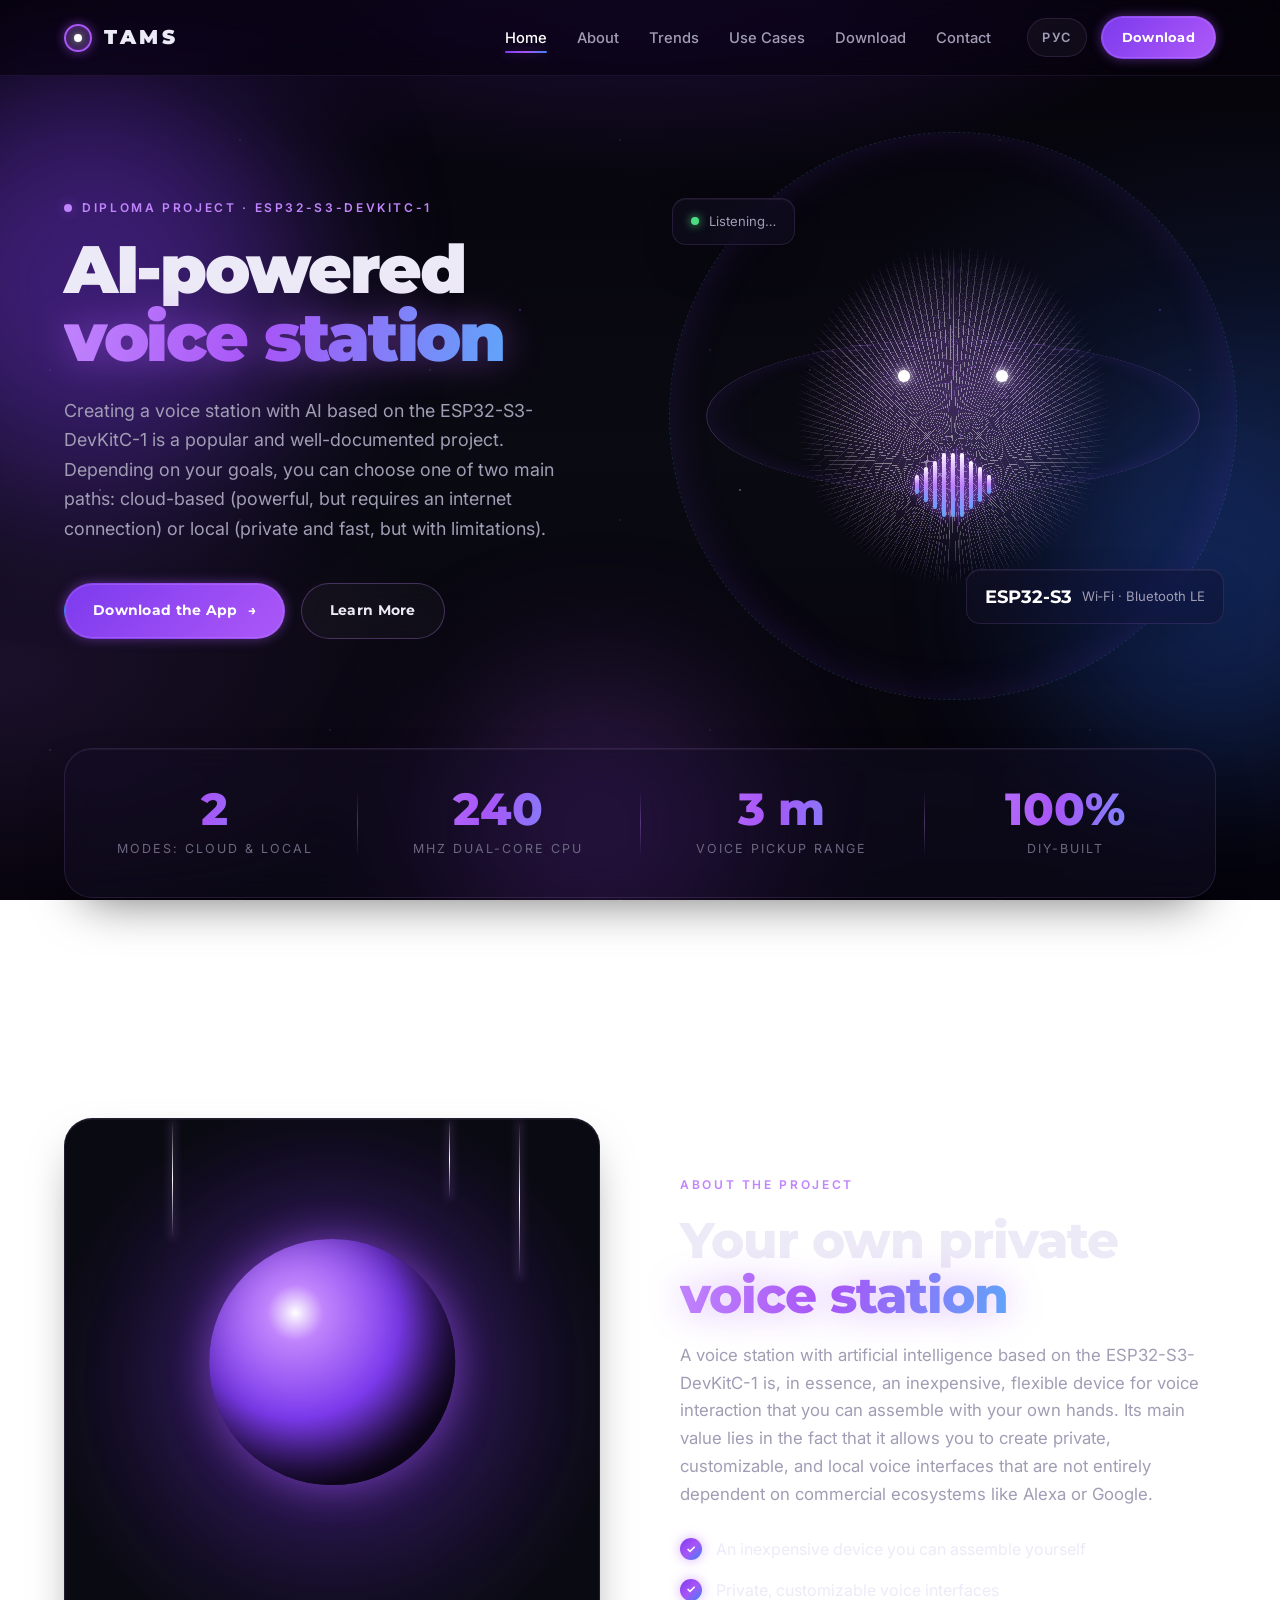
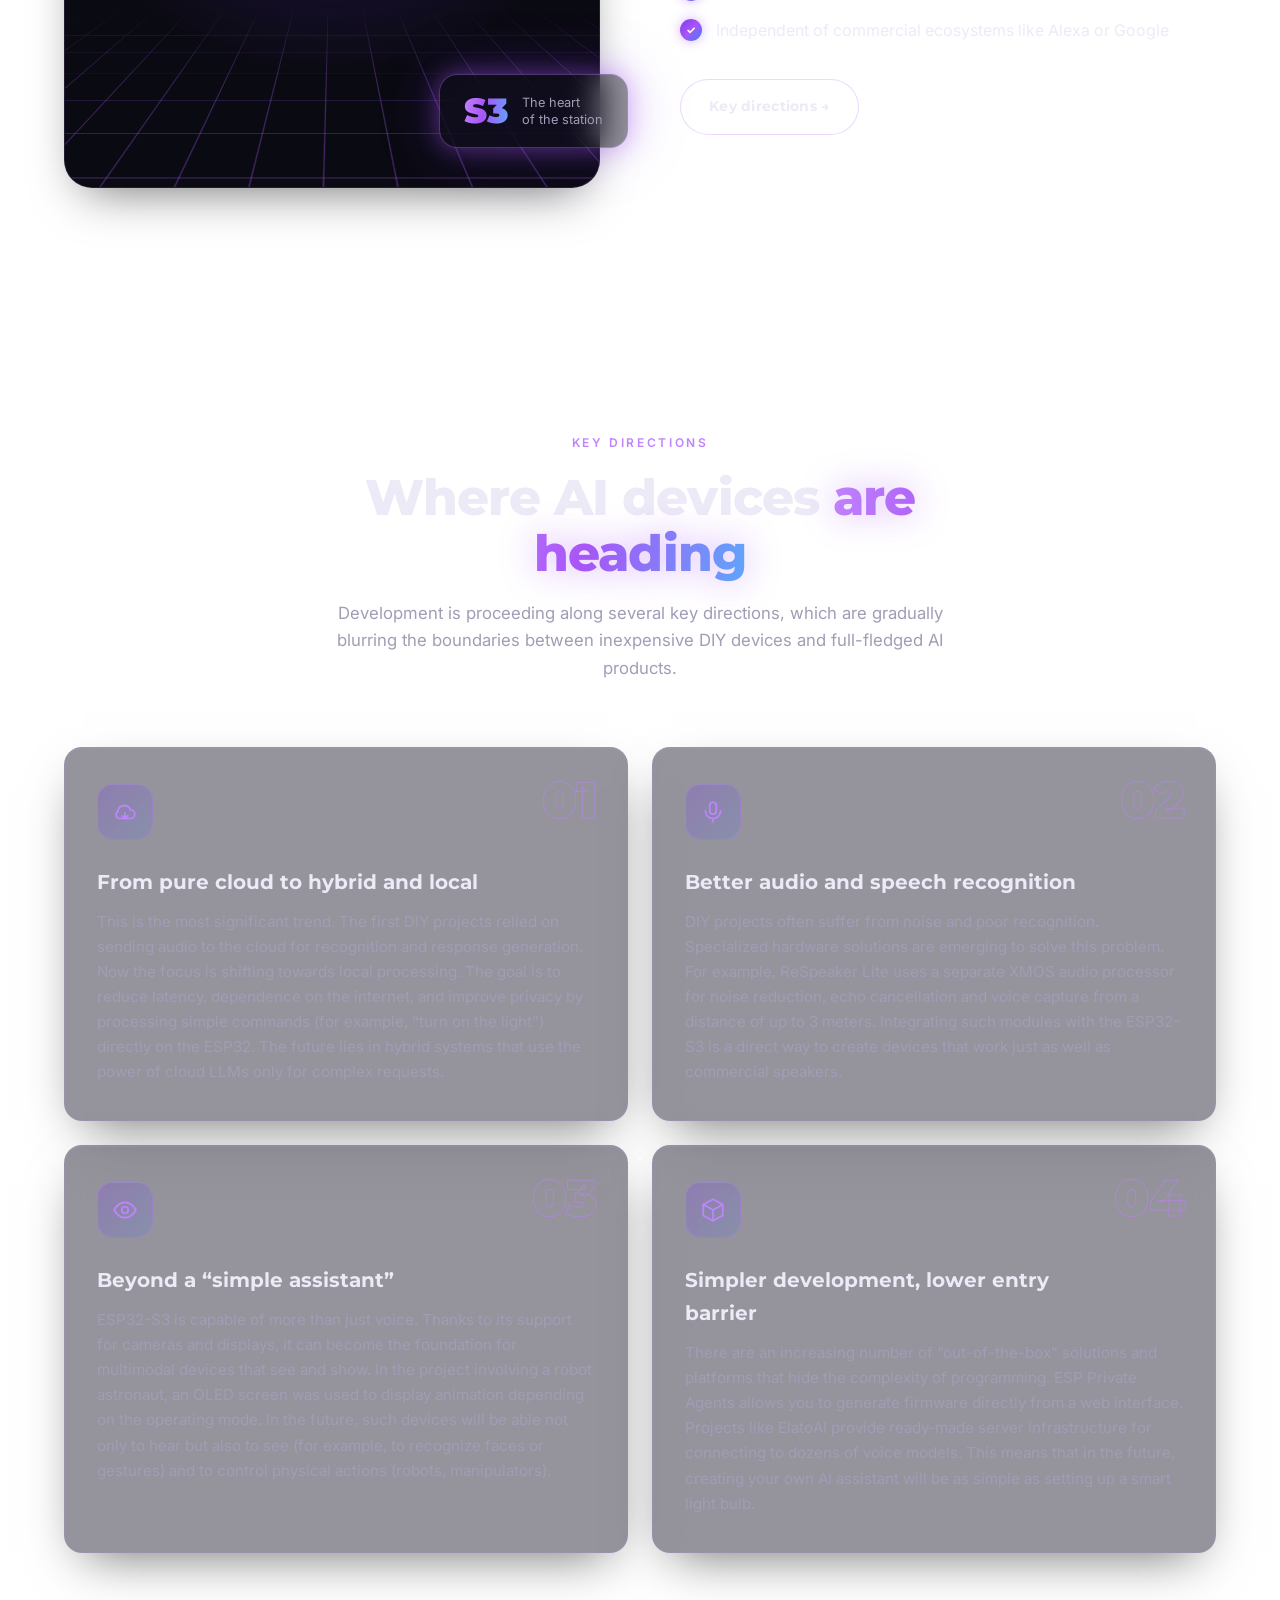
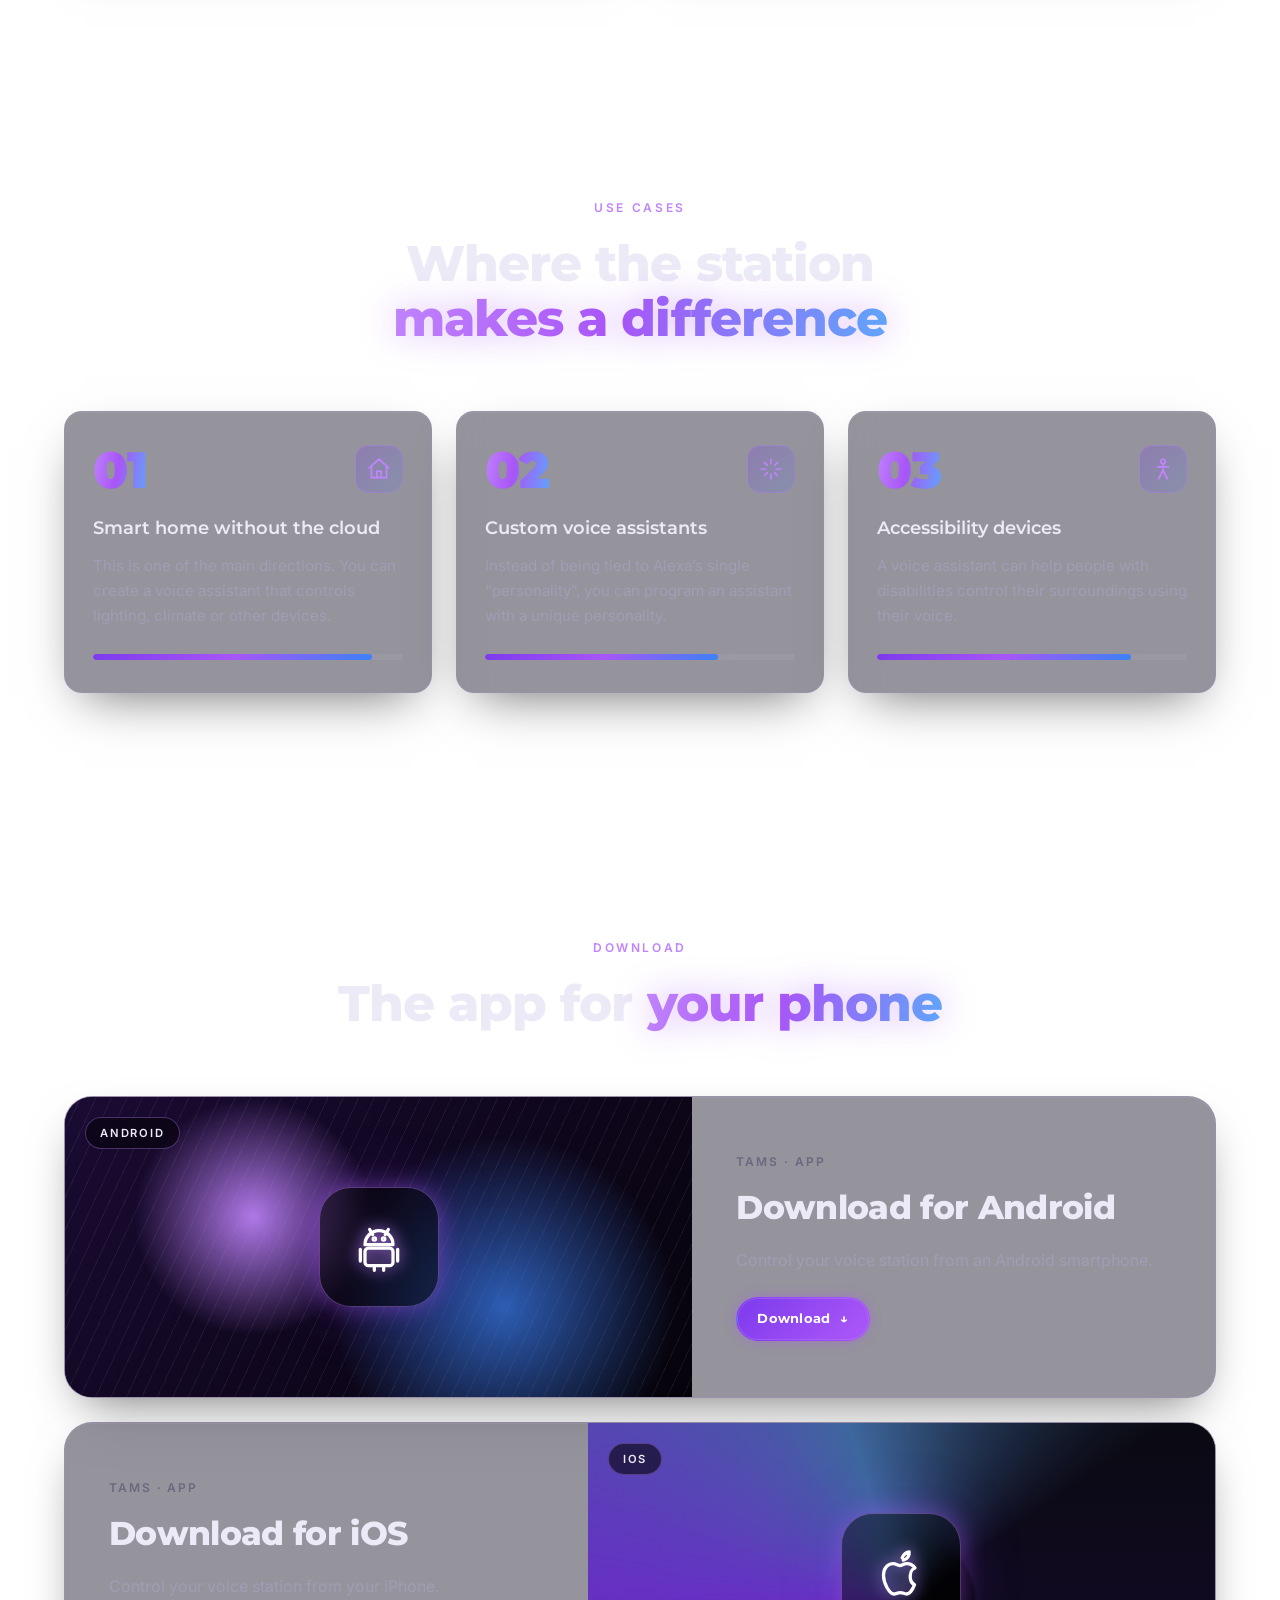
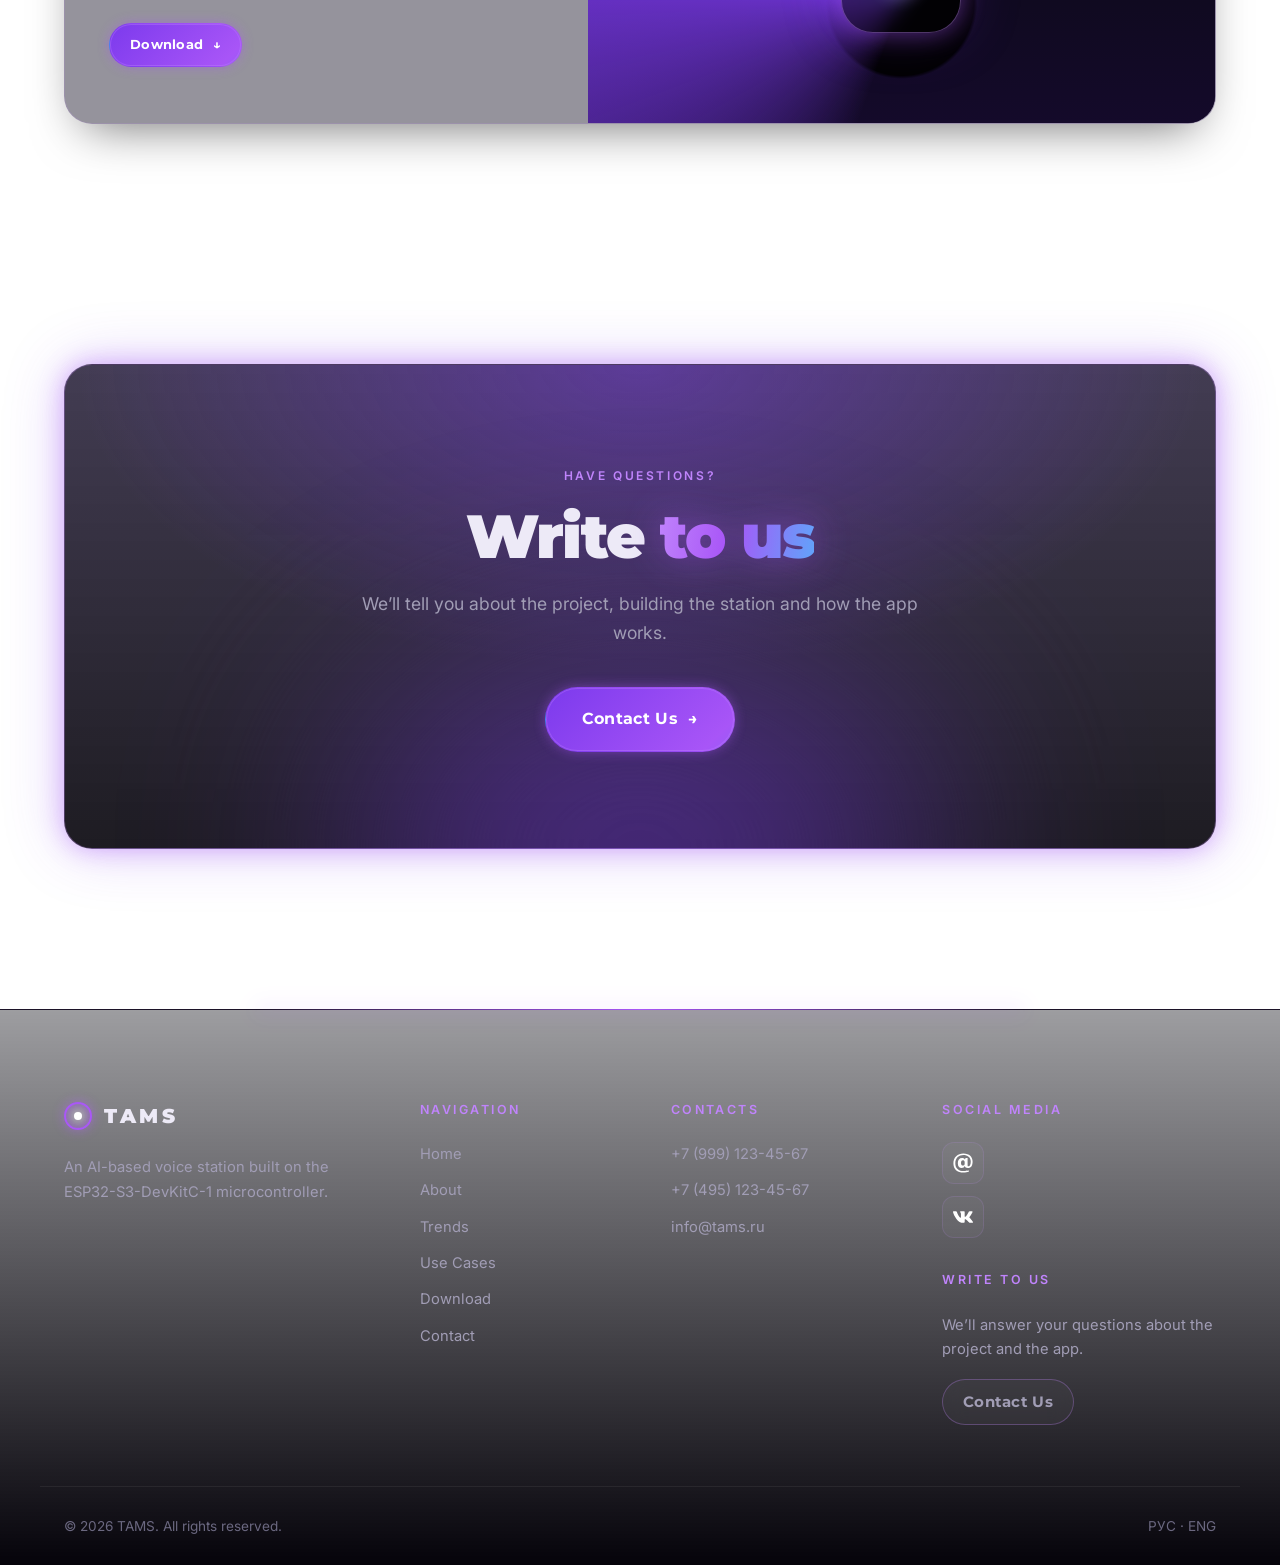
==== en.html @ 45e1cc8d "ver 08.01.26" ====
<!DOCTYPE html>
<html lang="en">
<head>
  <meta charset="UTF-8">
  <meta name="viewport" content="width=device-width, initial-scale=1.0">
  <title>TAMS — AI Voice Station based on ESP32-S3-DevKitC-1</title>
  <meta name="description" content="An AI-based voice station built on the ESP32-S3-DevKitC-1 microcontroller: cloud and local modes, trends, use cases and app download.">
  <link rel="preconnect" href="https://fonts.googleapis.com">
  <link rel="preconnect" href="https://fonts.gstatic.com" crossorigin>
  <link href="https://fonts.googleapis.com/css2?family=Inter:wght@400;500;600&family=Montserrat:wght@600;700;800;900&display=swap" rel="stylesheet">
  <link rel="stylesheet" href="style.css">
</head>
<body>

  <!-- Global cosmic layers (pure CSS) -->
  <div class="cosmos" aria-hidden="true">
    <span class="stars stars--sm"></span>
    <span class="stars stars--md"></span>
    <span class="stars stars--lg"></span>
    <span class="orb orb--1"></span>
    <span class="orb orb--2"></span>
    <span class="orb orb--3"></span>
  </div>

  <!-- ========== HEADER ========== -->
  <header class="header">
    <div class="container header__inner">
      <a href="#home" class="logo" aria-label="TAMS">
        <span class="logo__mark" aria-hidden="true"></span>
        TAMS
      </a>

      <!-- CSS-only mobile menu toggle (replaces the original JS burger) -->
      <input type="checkbox" id="nav-toggle" class="nav-toggle" aria-label="Open menu">
      <label for="nav-toggle" class="nav-burger" aria-hidden="true"><span></span></label>

      <nav class="nav" aria-label="Primary">
        <ul class="nav__list">
          <li><a href="#home" class="nav__link is-active">Home</a></li>
          <li><a href="#about" class="nav__link">About</a></li>
          <li><a href="#trends" class="nav__link">Trends</a></li>
          <li><a href="#uses" class="nav__link">Use Cases</a></li>
          <li><a href="#download" class="nav__link">Download</a></li>
          <li><a href="#contact" class="nav__link">Contact</a></li>
        </ul>
        <div class="nav__actions">
          <a href="index.html" class="lang-switch" hreflang="ru">РУС</a>
          <a href="#download" class="btn btn--primary btn--sm nav__cta">Download</a>
        </div>
      </nav>
    </div>
  </header>

  <main>
    <!-- ========== HERO ========== -->
    <section class="hero" id="home">
      <div class="container hero__grid">
        <div class="hero__content">
          <p class="label"><span class="label__dot"></span>Diploma project · ESP32-S3-DevKitC-1</p>
          <h1 class="hero__title">AI-powered <span class="text-glow">voice station</span></h1>
          <p class="hero__sub">Creating a voice station with AI based on the ESP32-S3-DevKitC-1 is a popular and well-documented project. Depending on your goals, you can choose one of two main paths: cloud-based (powerful, but requires an internet connection) or local (private and fast, but with limitations).</p>
          <div class="hero__actions">
            <a href="#download" class="btn btn--primary">Download the App <span class="btn__arrow" aria-hidden="true">→</span></a>
            <a href="#about" class="btn btn--ghost">Learn More</a>
          </div>
        </div>

        <!-- Hero visual: AI "entity" listening, with a CSS voice waveform -->
        <div class="hero__visual" aria-hidden="true">
          <div class="entity">
            <span class="entity__ring entity__ring--1"></span>
            <span class="entity__ring entity__ring--2"></span>
            <span class="entity__fibers"></span>
            <span class="entity__fibers entity__fibers--alt"></span>
            <span class="entity__eye entity__eye--l"></span>
            <span class="entity__eye entity__eye--r"></span>
            <span class="wave"><i></i><i></i><i></i><i></i><i></i><i></i><i></i><i></i><i></i></span>
          </div>
          <div class="glass chip chip--top"><span class="chip__dot"></span> Listening…</div>
          <div class="glass chip chip--bottom"><strong>ESP32-S3</strong> Wi‑Fi · Bluetooth LE</div>
        </div>
      </div>

      <div class="container">
        <ul class="stats glass">
          <li class="stats__item"><span class="stats__num">2</span><span class="stats__label">Modes: cloud & local</span></li>
          <li class="stats__item"><span class="stats__num">240</span><span class="stats__label">MHz dual-core CPU</span></li>
          <li class="stats__item"><span class="stats__num">3 m</span><span class="stats__label">Voice pickup range</span></li>
          <li class="stats__item"><span class="stats__num">100%</span><span class="stats__label">DIY-built</span></li>
        </ul>
      </div>
    </section>

    <!-- ========== ABOUT ========== -->
    <section class="section about" id="about">
      <div class="container about__grid">
        <div class="about__visual" aria-hidden="true">
          <div class="about__frame glass">
            <span class="about__grid-lines"></span>
            <span class="about__planet"></span>
            <span class="about__streak about__streak--1"></span>
            <span class="about__streak about__streak--2"></span>
            <span class="about__streak about__streak--3"></span>
          </div>
          <div class="about__badge glass">
            <span class="about__badge-num">S3</span>
            <span class="about__badge-text">The heart<br>of the station</span>
          </div>
        </div>

        <div class="about__content">
          <p class="label">About the project</p>
          <h2 class="section__title">Your own private <span class="text-glow">voice station</span></h2>
          <p class="section__text">A voice station with artificial intelligence based on the ESP32-S3-DevKitC-1 is, in essence, an inexpensive, flexible device for voice interaction that you can assemble with your own hands. Its main value lies in the fact that it allows you to create private, customizable, and local voice interfaces that are not entirely dependent on commercial ecosystems like Alexa or Google.</p>
          <ul class="checklist">
            <li>An inexpensive device you can assemble yourself</li>
            <li>Private, customizable voice interfaces</li>
            <li>Independent of commercial ecosystems like Alexa or Google</li>
          </ul>
          <a href="#trends" class="btn btn--ghost">Key directions →</a>
        </div>
      </div>
    </section>

    <!-- ========== TRENDS (services grid) ========== -->
    <section class="section services" id="trends">
      <div class="container">
        <header class="section__head">
          <p class="label">Key directions</p>
          <h2 class="section__title">Where AI devices <span class="text-glow">are heading</span></h2>
          <p class="section__text">Development is proceeding along several key directions, which are gradually blurring the boundaries between inexpensive DIY devices and full-fledged AI products.</p>
        </header>
        <div class="services__grid services__grid--2">
          <article class="card glass">
            <span class="card__num">01</span>
            <div class="card__icon"><svg viewBox="0 0 24 24"><path d="M7 18h10a4 4 0 000-8 6 6 0 00-11.6 1.5A3.5 3.5 0 007 18z"/><path d="M12 13v5M9.5 15.5L12 18l2.5-2.5"/></svg></div>
            <h3 class="card__title">From pure cloud to hybrid and local</h3>
            <p class="card__text">This is the most significant trend. The first DIY projects relied on sending audio to the cloud for recognition and response generation. Now the focus is shifting towards local processing. The goal is to reduce latency, dependence on the internet, and improve privacy by processing simple commands (for example, “turn on the light”) directly on the ESP32. The future lies in hybrid systems that use the power of cloud LLMs only for complex requests.</p>
          </article>
          <article class="card glass">
            <span class="card__num">02</span>
            <div class="card__icon"><svg viewBox="0 0 24 24"><rect x="9" y="3" width="6" height="11" rx="3"/><path d="M5 11a7 7 0 0014 0M12 18v3"/></svg></div>
            <h3 class="card__title">Better audio and speech recognition</h3>
            <p class="card__text">DIY projects often suffer from noise and poor recognition. Specialized hardware solutions are emerging to solve this problem. For example, ReSpeaker Lite uses a separate XMOS audio processor for noise reduction, echo cancellation and voice capture from a distance of up to 3 meters. Integrating such modules with the ESP32-S3 is a direct way to create devices that work just as well as commercial speakers.</p>
          </article>
          <article class="card glass">
            <span class="card__num">03</span>
            <div class="card__icon"><svg viewBox="0 0 24 24"><path d="M2 12s3.5-7 10-7 10 7 10 7-3.5 7-10 7S2 12 2 12z"/><circle cx="12" cy="12" r="3"/></svg></div>
            <h3 class="card__title">Beyond a “simple assistant”</h3>
            <p class="card__text">ESP32-S3 is capable of more than just voice. Thanks to its support for cameras and displays, it can become the foundation for multimodal devices that see and show. In the project involving a robot astronaut, an OLED screen was used to display animation depending on the operating mode. In the future, such devices will be able not only to hear but also to see (for example, to recognize faces or gestures) and to control physical actions (robots, manipulators).</p>
          </article>
          <article class="card glass">
            <span class="card__num">04</span>
            <div class="card__icon"><svg viewBox="0 0 24 24"><path d="M12 2l9 5v10l-9 5-9-5V7z"/><path d="M12 22V12M21 7l-9 5-9-5"/></svg></div>
            <h3 class="card__title">Simpler development, lower entry barrier</h3>
            <p class="card__text">There are an increasing number of “out-of-the-box” solutions and platforms that hide the complexity of programming. ESP Private Agents allows you to generate firmware directly from a web interface. Projects like ElatoAI provide ready-made server infrastructure for connecting to dozens of voice models. This means that in the future, creating your own AI assistant will be as simple as setting up a smart light bulb.</p>
          </article>
        </div>
      </div>
    </section>

    <!-- ========== USE CASES (results cards) ========== -->
    <section class="section results" id="uses">
      <div class="container">
        <header class="section__head">
          <p class="label">Use cases</p>
          <h2 class="section__title">Where the station <span class="text-glow">makes a difference</span></h2>
        </header>
        <div class="results__grid results__grid--3">
          <article class="metric glass">
            <div class="metric__top"><span class="metric__num">01</span><div class="card__icon card__icon--sm"><svg viewBox="0 0 24 24"><path d="M3 11l9-8 9 8"/><path d="M5 10v10h14V10"/><path d="M10 20v-6h4v6"/></svg></div></div>
            <h3 class="metric__title">Smart home without the cloud</h3>
            <p class="metric__text">This is one of the main directions. You can create a voice assistant that controls lighting, climate or other devices.</p>
            <div class="progress"><span style="--p: 90%"></span></div>
          </article>
          <article class="metric glass">
            <div class="metric__top"><span class="metric__num">02</span><div class="card__icon card__icon--sm"><svg viewBox="0 0 24 24"><path d="M12 3v4M12 17v4M3 12h4M17 12h4M6 6l2.5 2.5M15.5 15.5L18 18M6 18l2.5-2.5M15.5 8.5L18 6"/></svg></div></div>
            <h3 class="metric__title">Custom voice assistants</h3>
            <p class="metric__text">Instead of being tied to Alexa’s single “personality”, you can program an assistant with a unique personality.</p>
            <div class="progress"><span style="--p: 75%"></span></div>
          </article>
          <article class="metric glass">
            <div class="metric__top"><span class="metric__num">03</span><div class="card__icon card__icon--sm"><svg viewBox="0 0 24 24"><circle cx="12" cy="5" r="2"/><path d="M12 7v6M8 21l4-8 4 8M7 10h10"/></svg></div></div>
            <h3 class="metric__title">Accessibility devices</h3>
            <p class="metric__text">A voice assistant can help people with disabilities control their surroundings using their voice.</p>
            <div class="progress"><span style="--p: 82%"></span></div>
          </article>
        </div>
      </div>
    </section>

    <!-- ========== DOWNLOAD (featured works cards) ========== -->
    <section class="section works" id="download">
      <div class="container">
        <header class="section__head">
          <p class="label">Download</p>
          <h2 class="section__title">The app for <span class="text-glow">your phone</span></h2>
        </header>
        <div class="works__list">
          <article class="work glass">
            <div class="work__media work__media--1" aria-hidden="true">
              <span class="work__tag">Android</span>
              <span class="work__icon"><svg viewBox="0 0 24 24"><path d="M6 11a6 6 0 0112 0z"/><path d="M8 4.5l1.3 2.2M16 4.5l-1.3 2.2"/><circle cx="10" cy="8.6" r=".5"/><circle cx="14" cy="8.6" r=".5"/><rect x="6" y="12.5" width="12" height="7.5" rx="1.5"/><path d="M4 13v5M20 13v5M10 20v2M14 20v2"/></svg></span>
            </div>
            <div class="work__body">
              <p class="label label--muted">TAMS · App</p>
              <h3 class="work__title">Download for Android</h3>
              <p class="work__text">Control your voice station from an Android smartphone.</p>
              <a href="#download" class="btn btn--primary btn--sm work__btn">Download <span class="btn__arrow" aria-hidden="true">↓</span></a>
            </div>
          </article>
          <article class="work glass">
            <div class="work__media work__media--2" aria-hidden="true">
              <span class="work__tag">iOS</span>
              <span class="work__icon"><svg viewBox="0 0 24 24"><path d="M16 13c0-2.5 2-3.2 2-3.2A4.4 4.4 0 0014.5 8c-1.5 0-2 .8-2.9.8S9.9 8 8.6 8C6.5 8 4.5 9.8 4.5 13c0 3.5 2.6 8 4.5 8 1 0 1.4-.6 2.7-.6s1.6.6 2.7.6c1.4 0 2.8-2.4 3.4-4-2.3-1-1.8-4-1.8-4z"/><path d="M12.5 5.5C13 4 14.4 3 15.5 3c.2 1.5-.8 3.2-2.5 3.5"/></svg></span>
            </div>
            <div class="work__body">
              <p class="label label--muted">TAMS · App</p>
              <h3 class="work__title">Download for iOS</h3>
              <p class="work__text">Control your voice station from your iPhone.</p>
              <a href="#download" class="btn btn--primary btn--sm work__btn">Download <span class="btn__arrow" aria-hidden="true">↓</span></a>
            </div>
          </article>
        </div>
      </div>
    </section>

    <!-- ========== CTA BANNER ========== -->
    <section class="section cta">
      <div class="container">
        <div class="cta__box">
          <span class="cta__glow" aria-hidden="true"></span>
          <p class="label">Have questions?</p>
          <h2 class="cta__title">Write <span class="text-glow">to us</span></h2>
          <p class="cta__text">We’ll tell you about the project, building the station and how the app works.</p>
          <a href="mailto:info@tams.ru?subject=Website request" class="btn btn--primary btn--lg">Contact Us <span class="btn__arrow" aria-hidden="true">→</span></a>
        </div>
      </div>
    </section>
  </main>

  <!-- ========== FOOTER ========== -->
  <footer class="footer" id="contact">
    <div class="container footer__grid footer__grid--4">
      <div class="footer__brand">
        <a href="#home" class="logo"><span class="logo__mark" aria-hidden="true"></span>TAMS</a>
        <p class="footer__text">An AI-based voice station built on the ESP32-S3-DevKitC-1 microcontroller.</p>
      </div>

      <nav class="footer__col" aria-label="Navigation">
        <h4 class="footer__title">Navigation</h4>
        <ul>
          <li><a href="#home">Home</a></li>
          <li><a href="#about">About</a></li>
          <li><a href="#trends">Trends</a></li>
          <li><a href="#uses">Use Cases</a></li>
          <li><a href="#download">Download</a></li>
          <li><a href="#contact">Contact</a></li>
        </ul>
      </nav>

      <address class="footer__col">
        <h4 class="footer__title">Contacts</h4>
        <ul>
          <li><a href="tel:+79991234567">+7 (999) 123-45-67</a></li>
          <li><a href="tel:+74951234567">+7 (495) 123-45-67</a></li>
          <li><a href="mailto:info@tams.ru">info@tams.ru</a></li>
        </ul>
      </address>

      <div class="footer__col footer__news">
        <h4 class="footer__title">Social media</h4>
        <ul class="socials" aria-label="Social media">
          <li><a href="https://mail.google.com/" target="_blank" rel="noopener" aria-label="Email"><img src="assets/img/email.svg" alt=""></a></li>
          <li><a href="https://vk.com" target="_blank" rel="noopener" aria-label="VK"><img src="assets/img/vk.svg" alt=""></a></li>
        </ul>
        <h4 class="footer__title footer__title--gap">Write to us</h4>
        <p class="footer__text">We’ll answer your questions about the project and the app.</p>
        <a href="mailto:info@tams.ru?subject=Website request" class="btn btn--ghost btn--sm">Contact Us</a>
      </div>
    </div>

    <div class="container footer__bottom">
      <p>© 2026 TAMS. All rights reserved.</p>
      <p><a href="index.html" hreflang="ru">РУС</a> · <a href="en.html" hreflang="en">ENG</a></p>
    </div>
  </footer>

<script data-pplx-inline-edit>
(function () {
  if (window === window.top) return;

  const allowedParentOrigins = ["https://www.perplexity.ai","https://perplexity.ai","https://testing.perplexity.ai","https://staging.perplexity.ai","https://*.preview.i.perplexity.ai","http://perplexity.localhost","http://localhost:1420","http://127.0.0.1:1420","http://localhost:3000","http://127.0.0.1:3000","http://localhost:5173","http://127.0.0.1:5173"];
  const MAX_FONT_BYTES = 500 * 1024;
  const MAX_TOTAL_FONT_BYTES = 2 * 1024 * 1024;
  const DEFAULT_LINE_HEIGHT = 16;
  let scrollForwarding = false;
  let scrollRaf = 0;
  let trustedTopOrigin = null;

  // Allow entries like "https://*.preview.i.perplexity.ai" — the wildcard
  // matches a single DNS label (no dots), so "https://*.foo" cannot stretch
  // across multiple labels.
  function matchesAllowedOrigin(origin) {
    if (!origin) return false;
    for (const entry of allowedParentOrigins) {
      if (!entry.includes("*")) {
        if (entry === origin) return true;
        continue;
      }
      const pattern = new RegExp(
        "^" +
          entry.replace(/[.+?^${}()|[\]\\]/g, "\\$&").replace(/\*/g, "[^.]+") +
          "$",
      );
      if (pattern.test(origin)) return true;
    }
    return false;
  }

  // Trust decision: when the sender is same-origin-visible (event.origin is a
  // real origin like https://www.perplexity.ai) we trust event.origin directly.
  // When event.origin is "null" (opaque broker srcdoc), we fall back to the
  // broker's stamped `parentOrigin` to identify the top window. The fallback
  // is claim-only — we rely on the browser's native `targetOrigin` enforcement
  // on the response path (see postToTrustedTop) to ensure replies can't be
  // delivered to anyone but the actual top window of that claimed origin.
  function getTrustedParentOrigin(event) {
    const forwardedParentOrigin =
      typeof event.data.parentOrigin === "string" ? event.data.parentOrigin : null;
    const parentOrigin = event.origin === "null" ? forwardedParentOrigin : event.origin;
    return matchesAllowedOrigin(parentOrigin) ? parentOrigin : null;
  }

  // All responses go to window.top with targetOrigin = the allowlisted origin.
  // An attacker that iframes us inside their own null-origin broker can claim
  // any parentOrigin they like, but the browser will drop the reply whenever
  // the real top's origin doesn't match — so the screenshot never leaves.
  function postToTrustedTop(message) {
    if (!trustedTopOrigin) return;
    try {
      window.top.postMessage(message, trustedTopOrigin);
    } catch (_error) {}
  }

  const PICK_CAPABILITIES = ["pick"];
  const PICK_CHAIN_LENGTH = 4;
  const PICK_MAX_TEXT_CHARS = 120;
  const PICK_MAX_HTML_CHARS = 300;

  function truncate(value, maxChars) {
    return value.length > maxChars ? value.slice(0, maxChars - 1) + "…" : value;
  }

  function isPickableElement(element) {
    return (
      element instanceof Element &&
      element !== document.documentElement &&
      element !== document.body
    );
  }

  function resolvePickTarget(x, y) {
    if (!Number.isFinite(x) || !Number.isFinite(y)) return null;
    const element = document.elementFromPoint(x, y);
    return isPickableElement(element) ? element.closest("svg") || element : null;
  }

  function pickLabel(element) {
    if (element.id) return element.localName + "#" + element.id;
    return [element.localName].concat(Array.from(element.classList).slice(0, 2)).join(".");
  }

  // Only attributes that help find the element in source. data-* values and URL
  // query strings or fragments can carry tokens.
  const PICK_ATTRIBUTES = new Set([
    "id",
    "class",
    "name",
    "type",
    "role",
    "alt",
    "aria-label",
    "href",
    "src",
  ]);

  function pickAttributeValue(attribute) {
    return attribute.name === "href" || attribute.name === "src"
      ? attribute.value.split(/[?#]/)[0]
      : attribute.value;
  }

  function describePickElement(element) {
    const chain = [];
    for (
      let current = element;
      isPickableElement(current) && chain.length < PICK_CHAIN_LENGTH;
      current = current.parentElement
    ) {
      chain.unshift(current);
    }
    const attributes = Array.from(element.attributes)
      .filter((attribute) => PICK_ATTRIBUTES.has(attribute.name))
      .map((attribute) => ` ${attribute.name}="${pickAttributeValue(attribute).replace(/"/g, "&quot;")}"`)
      .join("");
    const text = (element.innerText || element.textContent || "").replace(/\s+/g, " ").trim();
    return {
      chain: chain.map(pickLabel),
      html: truncate(`<${element.localName}${attributes}>`, PICK_MAX_HTML_CHARS),
      text: text ? truncate(text, PICK_MAX_TEXT_CHARS) : undefined,
    };
  }

  // Hover asks once per frame, and innerText on a large section forces layout,
  // so only the rect is re-read while the pointer stays on the same element.
  // Clicks ask for fresh details since the page may have changed the element.
  let lastPick = null;

  function describePickTarget(element, fresh) {
    if (fresh || lastPick?.element !== element) {
      lastPick = { element, details: describePickElement(element) };
    }
    const rect = element.getBoundingClientRect();
    return {
      rect: { x: rect.left, y: rect.top, width: rect.width, height: rect.height },
      ...lastPick.details,
    };
  }

  function inlineAll(original, clone) {
    if (original.nodeType !== 1 || clone.nodeType !== 1) return;

    try {
      const computedStyle = getComputedStyle(original);
      // cssText on a computed style is the serialized declaration in modern
      // Chromium/Safari — a single read beats enumerating ~400 longhand
      // properties. Firefox returns "" here, so we fall back on empty.
      const serialized = computedStyle.cssText;
      if (serialized) {
        clone.style.cssText = serialized;
      } else {
        const parts = new Array(computedStyle.length);
        for (let index = 0; index < computedStyle.length; index += 1) {
          const property = computedStyle[index];
          parts[index] = `${property}:${computedStyle.getPropertyValue(property)};`;
        }
        clone.style.cssText = parts.join("");
      }
    } catch (_error) {}

    const originalChildren = original.children;
    const clonedChildren = clone.children;
    for (
      let index = 0;
      index < originalChildren.length && index < clonedChildren.length;
      index += 1
    ) {
      inlineAll(originalChildren[index], clonedChildren[index]);
    }
  }

  function extractFontUrl(srcValue) {
    const matches = [
      ...srcValue.matchAll(
        /url\(["']?([^"')]+)["']?\)(?:\s*format\(["']?([^"')]+)["']?\))?/gi,
      ),
    ];
    if (matches.length === 0) return null;
    const woff2 = matches.find((m) => m[2] && m[2].toLowerCase().includes("woff2"));
    if (woff2) return woff2[1];
    const woff = matches.find((m) => m[2] && m[2].toLowerCase().includes("woff"));
    if (woff) return woff[1];
    return matches[0][1];
  }

  // Cache resolved font URL -> data URI across captures. Fonts on a page
  // essentially never change, and a batch run emits multiple captures back to
  // back — without this we'd refetch + re-base64 every time.
  const fontDataUriCache = new Map();
  const SRC_DECLARATION_RE = /src\s*:\s*[^;}]+/i;

  async function fetchAsDataUri(url) {
    if (fontDataUriCache.has(url)) return fontDataUriCache.get(url);
    let dataUri = null;
    try {
      const response = await fetch(url, { mode: "cors", credentials: "omit" });
      if (response.ok) {
        const blob = await response.blob();
        if (blob.size <= MAX_FONT_BYTES) {
          dataUri = await new Promise((resolve) => {
            const reader = new FileReader();
            reader.onloadend = () =>
              resolve(typeof reader.result === "string" ? reader.result : null);
            reader.onerror = () => resolve(null);
            reader.readAsDataURL(blob);
          });
        }
      }
    } catch (_error) {
      dataUri = null;
    }
    fontDataUriCache.set(url, dataUri);
    return dataUri;
  }

  function collectFontFaceRuleTexts() {
    const rules = [];
    for (const sheet of document.styleSheets) {
      let cssRules;
      try {
        cssRules = sheet.cssRules;
      } catch (_error) {
        continue;
      }
      if (!cssRules) continue;
      for (const rule of cssRules) {
        const cssText = rule.cssText || "";
        if (cssText.startsWith("@font-face")) rules.push(cssText);
      }
    }
    return rules;
  }

  async function buildInlinedFontCss() {
    const ruleTexts = collectFontFaceRuleTexts();
    if (ruleTexts.length === 0) return null;

    const resolved = ruleTexts.map((cssText) => {
      if (!SRC_DECLARATION_RE.test(cssText)) return null;
      const srcMatch = cssText.match(/src\s*:\s*([^;}]+)[;}]/i);
      if (!srcMatch) return null;
      const url = extractFontUrl(srcMatch[1]);
      if (!url) return null;
      try {
        return { cssText, url: new URL(url, document.baseURI).href };
      } catch (_error) {
        return null;
      }
    });

    const dataUris = await Promise.all(
      resolved.map((entry) => (entry ? fetchAsDataUri(entry.url) : Promise.resolve(null))),
    );

    const inlined = [];
    let totalBytes = 0;
    for (let index = 0; index < resolved.length; index += 1) {
      const entry = resolved[index];
      const dataUri = dataUris[index];
      if (!entry || !dataUri) continue;
      const approxBytes = dataUri.length * 0.75;
      if (totalBytes + approxBytes > MAX_TOTAL_FONT_BYTES) break;
      totalBytes += approxBytes;
      inlined.push(entry.cssText.replace(SRC_DECLARATION_RE, `src: url("${dataUri}")`));
    }
    return inlined.length > 0 ? inlined.join("\n") : null;
  }

  function stripExternal(clone) {
    const images = clone.querySelectorAll("img");
    for (let index = 0; index < images.length; index += 1) {
      const src = images[index].getAttribute("src");
      if (src && !src.startsWith("data:")) images[index].removeAttribute("src");
    }

    const elements = clone.querySelectorAll("*");
    for (let index = 0; index < elements.length; index += 1) {
      const style = elements[index].style.cssText;
      if (style && style.includes("url(")) {
        elements[index].style.cssText = style.replace(
          /url\(["']?(?!data:)[^)"']*["']?\)/gi,
          "none",
        );
      }
    }
  }

  function emitScroll() {
    scrollRaf = 0;
    if (!scrollForwarding) return;
    postToTrustedTop({
      type: "INLINE_EDIT_SCROLL",
      scrollX: window.scrollX,
      scrollY: window.scrollY,
      capabilities: PICK_CAPABILITIES,
    });
  }

  window.addEventListener(
    "scroll",
    function () {
      if (!scrollForwarding || scrollRaf) return;
      scrollRaf = requestAnimationFrame(emitScroll);
    },
    { passive: true, capture: true },
  );

  async function handleCaptureRequest(event) {
    const requestId = event.data.requestId;
    const scrollX = window.scrollX;
    const scrollY = window.scrollY;
    const width = window.innerWidth;
    const height = window.innerHeight;

    function postResult(dataUrl) {
      postToTrustedTop({
        type: "INLINE_EDIT_SCREENSHOT_RESULT",
        requestId,
        dataUrl,
        scrollX,
        scrollY,
      });
    }

    try {
      // Wait for any pending web fonts to resolve so both inline metrics and
      // the @font-face inlining below see the same loaded faces.
      if (document.fonts && document.fonts.ready) {
        try {
          await document.fonts.ready;
        } catch (_error) {}
      }

      const clone = document.documentElement.cloneNode(true);
      inlineAll(document.documentElement, clone);

      const removedNodes = clone.querySelectorAll("script,link[rel=\"stylesheet\"],style");
      for (let index = 0; index < removedNodes.length; index += 1) {
        removedNodes[index].remove();
      }

      stripExternal(clone);

      // Re-embed web fonts as data-URI @font-face rules so the SVG rasterizer
      // can resolve them — external font URLs aren't fetched during
      // foreignObject rendering, which would otherwise force a fallback face
      // and change text metrics.
      const inlinedFontCss = await buildInlinedFontCss();
      if (inlinedFontCss) {
        const styleEl = document.createElement("style");
        styleEl.textContent = inlinedFontCss;
        const head = clone.querySelector("head");
        if (head) head.appendChild(styleEl);
        else clone.insertBefore(styleEl, clone.firstChild);
      }

      const html = new XMLSerializer().serializeToString(clone);
      const svg =
        `<svg xmlns="http://www.w3.org/2000/svg" width="${width}" height="${height}">` +
        '<foreignObject width="100%" height="100%">' +
        `<div xmlns="http://www.w3.org/1999/xhtml" style="width:${width}px;height:${height}px;overflow:hidden">` +
        `<div style="position:relative;left:-${scrollX}px;top:-${scrollY}px">` +
        html +
        "</div></div></foreignObject></svg>";
      const svgUrl = `data:image/svg+xml;charset=utf-8,${encodeURIComponent(svg)}`;
      const image = new Image();
      image.onload = function () {
        const canvas = document.createElement("canvas");
        canvas.width = width;
        canvas.height = height;
        canvas.getContext("2d").drawImage(image, 0, 0);
        postResult(canvas.toDataURL("image/png"));
      };
      image.onerror = function () {
        postResult(null);
      };
      image.src = svgUrl;
    } catch (_error) {
      postResult(null);
    }
  }

  window.addEventListener("message", function (event) {
    if (!event.data) return;
    // Only accept messages from the direct parent frame. Blocks sibling /
    // unrelated-window postMessage senders that could otherwise reach us.
    if (event.source !== window.parent) return;

    const trustedParentOrigin = getTrustedParentOrigin(event);
    if (!trustedParentOrigin) return;
    trustedTopOrigin = trustedParentOrigin;

    if (event.data.type === "INLINE_EDIT_PICK") {
      const element = resolvePickTarget(event.data.x, event.data.y);
      postToTrustedTop({
        type: "INLINE_EDIT_PICK_RESULT",
        seq: event.data.seq,
        target: element ? describePickTarget(element, event.data.fresh === true) : null,
      });
      return;
    }

    if (event.data.type === "INLINE_EDIT_SCROLL_START") {
      scrollForwarding = true;
      emitScroll();
      return;
    }

    if (event.data.type === "INLINE_EDIT_SCROLL_STOP") {
      scrollForwarding = false;
      if (scrollRaf) cancelAnimationFrame(scrollRaf);
      scrollRaf = 0;
      return;
    }

    if (event.data.type === "INLINE_EDIT_SCROLL_BY") {
      const { deltaX, deltaY, deltaMode } = event.data;
      if (!scrollForwarding || !Number.isFinite(deltaX) || !Number.isFinite(deltaY)) return;
      if (deltaMode !== 0 && deltaMode !== 1 && deltaMode !== 2) return;
      const lineHeight =
        parseFloat(getComputedStyle(document.documentElement).lineHeight) || DEFAULT_LINE_HEIGHT;
      const scaleX = deltaMode === 1 ? lineHeight : deltaMode === 2 ? window.innerWidth : 1;
      const scaleY = deltaMode === 1 ? lineHeight : deltaMode === 2 ? window.innerHeight : 1;
      // The selection overlay receives the wheel event instead of this iframe.
      // Instant scrolling preserves trackpad deltas even on smooth-scroll sites.
      window.scrollBy({ left: deltaX * scaleX, top: deltaY * scaleY, behavior: "instant" });
      emitScroll();
      return;
    }

    if (event.data.type !== "INLINE_EDIT_CAPTURE_REQUEST") return;

    handleCaptureRequest(event);
  });
})();


</script></body>
</html>
---- style.css ----
/* ==========================================================================
   NOCTIS — Dark futuristic agency landing page
   Pure HTML5 + CSS3. No JavaScript.
   --------------------------------------------------------------------------
   1. Variables
   2. Reset & base
   3. Cosmic background (stars + orbs)
   4. Utilities (container, glass, labels, buttons)
   5. Header & navigation
   6. Hero
   7. About
   8. Services
   9. Results
   10. Featured works
   11. CTA banner
   12. Footer
   13. Keyframes
   14. Responsive breakpoints
   15. Reduced motion
   ========================================================================== */

/* 1. VARIABLES ============================================================ */
:root {
  /* Base */
  --bg-0: #05030A;
  --bg-1: #0A0A12;
  --bg-2: #11101C;

  /* Cold purple accents */
  --violet-700: #7C3AED;
  --violet-500: #A855F7;
  --violet-300: #C084FC;

  /* Cold blue accents (secondary) */
  --blue-600: #2563EB;
  --blue-500: #3B82F6;
  --blue-400: #60A5FA;

  /* Text */
  --text: #EDEAF7;
  --text-muted: #A19DB5;
  --text-faint: #6B6880;

  /* Surfaces */
  --glass-bg: rgba(20, 16, 36, 0.45);
  --glass-border: rgba(192, 132, 252, 0.14);
  --glass-border-hover: rgba(192, 132, 252, 0.5);

  /* Gradients & glows */
  --grad-accent: linear-gradient(135deg, var(--violet-700) 0%, var(--violet-500) 50%, var(--blue-500) 100%);
  --grad-text: linear-gradient(100deg, var(--violet-300) 0%, var(--violet-500) 45%, var(--blue-400) 100%);
  --glow-sm: 0 0 12px rgba(168, 85, 247, 0.45);
  --glow-md: 0 0 24px rgba(168, 85, 247, 0.45), 0 0 60px rgba(124, 58, 237, 0.25);
  --glow-lg: 0 0 40px rgba(168, 85, 247, 0.55), 0 0 120px rgba(124, 58, 237, 0.35);

  /* Type */
  --font-head: "Montserrat", "Poppins", system-ui, sans-serif;
  --font-body: "Inter", system-ui, -apple-system, "Segoe UI", sans-serif;

  /* Shape & motion */
  --radius-sm: 10px;
  --radius: 18px;
  --radius-lg: 28px;
  --ease: cubic-bezier(0.22, 1, 0.36, 1);
  --t: 0.35s var(--ease);

  --container: 1200px;
  --header-h: 76px;
}

/* 2. RESET & BASE ========================================================= */
*,
*::before,
*::after { box-sizing: border-box; margin: 0; padding: 0; }

html {
  scroll-behavior: smooth;
  scroll-padding-top: var(--header-h);
  -webkit-text-size-adjust: 100%;
}

body {
  font-family: var(--font-body);
  font-size: 1rem;
  line-height: 1.65;
  color: var(--text);
  background:
    radial-gradient(ellipse 80% 50% at 50% -10%, rgba(124, 58, 237, 0.28), transparent 60%),
    radial-gradient(ellipse 50% 40% at 100% 40%, rgba(37, 99, 235, 0.12), transparent 70%),
    radial-gradient(ellipse 50% 40% at 0% 75%, rgba(168, 85, 247, 0.12), transparent 70%),
    linear-gradient(180deg, var(--bg-0) 0%, var(--bg-1) 50%, var(--bg-0) 100%);
  background-attachment: fixed;
  overflow-x: hidden;
  -webkit-font-smoothing: antialiased;
}

img, svg { display: block; max-width: 100%; }
a { color: inherit; text-decoration: none; }
ul { list-style: none; }
address { font-style: normal; }
button, input { font: inherit; color: inherit; }

::selection { background: var(--violet-700); color: #fff; }

:focus-visible {
  outline: 2px solid var(--violet-300);
  outline-offset: 3px;
  border-radius: 6px;
}

.sr-only {
  position: absolute; width: 1px; height: 1px;
  overflow: hidden; clip: rect(0 0 0 0); white-space: nowrap;
}

/* 3. COSMIC BACKGROUND ==================================================== */
/* Fixed layer behind everything: three starfield densities + floating orbs */
.cosmos {
  position: fixed;
  inset: 0;
  z-index: -1;
  pointer-events: none;
  overflow: hidden;
}

/* Starfields built from tiled radial gradients */
.stars {
  position: absolute;
  inset: -50% 0 0 0;
  background-repeat: repeat;
  animation: drift linear infinite;
}
.stars--sm {
  background-image:
    radial-gradient(1px 1px at 20px 30px, rgba(255,255,255,.7), transparent 60%),
    radial-gradient(1px 1px at 120px 80px, rgba(192,132,252,.8), transparent 60%),
    radial-gradient(1px 1px at 60px 150px, rgba(255,255,255,.5), transparent 60%),
    radial-gradient(1px 1px at 170px 190px, rgba(96,165,250,.7), transparent 60%),
    radial-gradient(1px 1px at 90px 110px, rgba(255,255,255,.4), transparent 60%);
  background-size: 200px 200px;
  opacity: .6;
  animation-duration: 160s;
}
.stars--md {
  background-image:
    radial-gradient(1.5px 1.5px at 50px 60px, rgba(255,255,255,.8), transparent 60%),
    radial-gradient(1.5px 1.5px at 240px 210px, rgba(192,132,252,.9), transparent 60%),
    radial-gradient(1.5px 1.5px at 330px 40px, rgba(255,255,255,.6), transparent 60%);
  background-size: 380px 380px;
  opacity: .55;
  animation-duration: 110s;
}
.stars--lg {
  background-image:
    radial-gradient(2px 2px at 100px 300px, rgba(255,255,255,.9), transparent 60%),
    radial-gradient(2px 2px at 520px 120px, rgba(168,85,247,1), transparent 60%);
  background-size: 640px 640px;
  opacity: .7;
  animation: drift 80s linear infinite, twinkle 4s ease-in-out infinite alternate;
}

/* Floating blurred light orbs */
.orb {
  position: absolute;
  border-radius: 50%;
  filter: blur(80px);
  opacity: .45;
  animation: float 18s ease-in-out infinite;
}
.orb--1 { width: 420px; height: 420px; top: 8%;  left: -120px; background: var(--violet-700); }
.orb--2 { width: 360px; height: 360px; top: 45%; right: -120px; background: var(--blue-600); opacity: .3; animation-delay: -6s; }
.orb--3 { width: 300px; height: 300px; bottom: -80px; left: 35%; background: var(--violet-500); opacity: .25; animation-delay: -12s; }

/* 4. UTILITIES ============================================================ */
.container {
  width: 100%;
  max-width: var(--container);
  margin-inline: auto;
  padding-inline: 24px;
}

/* Glassmorphism panel */
.glass {
  background: var(--glass-bg);
  border: 1px solid var(--glass-border);
  border-radius: var(--radius);
  -webkit-backdrop-filter: blur(16px) saturate(140%);
  backdrop-filter: blur(16px) saturate(140%);
  box-shadow: inset 0 1px 0 rgba(255, 255, 255, 0.05), 0 20px 50px -20px rgba(0, 0, 0, 0.6);
}

/* Uppercase eyebrow label */
.label {
  display: inline-flex;
  align-items: center;
  gap: 10px;
  font-size: .75rem;
  font-weight: 600;
  letter-spacing: .22em;
  text-transform: uppercase;
  color: var(--violet-300);
  margin-bottom: 18px;
}
.label--muted { color: var(--text-faint); margin-bottom: 8px; letter-spacing: .16em; }
.label__dot {
  width: 8px; height: 8px; border-radius: 50%;
  background: var(--violet-300);
  box-shadow: var(--glow-sm);
  animation: pulse 2s ease-in-out infinite;
}

/* Gradient + neon text */
.text-glow {
  background: var(--grad-text);
  -webkit-background-clip: text;
  background-clip: text;
  color: transparent;
  filter: drop-shadow(0 0 18px rgba(168, 85, 247, 0.45));
}

/* Buttons */
.btn {
  position: relative;
  display: inline-flex;
  align-items: center;
  justify-content: center;
  gap: 10px;
  padding: 15px 28px;
  border-radius: 999px;
  font-family: var(--font-head);
  font-size: .9rem;
  font-weight: 700;
  letter-spacing: .02em;
  white-space: nowrap;
  cursor: pointer;
  border: 1px solid transparent;
  transition: transform var(--t), box-shadow var(--t), background var(--t), border-color var(--t), color var(--t);
}
.btn--sm { padding: 10px 20px; font-size: .82rem; }
.btn--lg { padding: 18px 36px; font-size: 1rem; }

.btn--primary {
  color: #fff;
  background: var(--grad-accent);
  background-size: 200% 100%;
  box-shadow: 0 0 0 1px rgba(192, 132, 252, .35) inset, var(--glow-sm);
}
.btn--primary:hover {
  transform: translateY(-2px);
  background-position: 100% 0;
  box-shadow: 0 0 0 1px rgba(192, 132, 252, .6) inset, var(--glow-lg);
}

.btn--ghost {
  color: var(--text);
  background: rgba(255, 255, 255, 0.03);
  border-color: rgba(192, 132, 252, .3);
  -webkit-backdrop-filter: blur(10px);
  backdrop-filter: blur(10px);
}
.btn--ghost:hover {
  transform: translateY(-2px);
  border-color: var(--violet-300);
  color: #fff;
  box-shadow: var(--glow-md);
}

.btn__arrow { transition: transform var(--t); }
.btn:hover .btn__arrow { transform: translateX(4px); }

/* Generic section */
.section { padding: 120px 0; position: relative; }
.section__head { text-align: center; max-width: 640px; margin: 0 auto 64px; }
.section__head--row {
  display: flex; align-items: flex-end; justify-content: space-between;
  text-align: left; max-width: none; gap: 24px;
}
.section__title {
  font-family: var(--font-head);
  font-size: clamp(2rem, 4vw, 3.1rem);
  font-weight: 800;
  line-height: 1.12;
  letter-spacing: -0.02em;
  margin-bottom: 18px;
}
.section__text { color: var(--text-muted); font-size: 1.05rem; }

/* 5. HEADER & NAVIGATION ================================================== */
.header {
  position: sticky;
  top: 0;
  z-index: 100;
  height: var(--header-h);
  background: rgba(5, 3, 10, 0.6);
  -webkit-backdrop-filter: blur(18px) saturate(150%);
  backdrop-filter: blur(18px) saturate(150%);
  border-bottom: 1px solid rgba(192, 132, 252, 0.1);
}
.header__inner {
  height: 100%;
  display: flex;
  align-items: center;
  justify-content: space-between;
  gap: 24px;
}

.logo {
  display: inline-flex;
  align-items: center;
  gap: 12px;
  font-family: var(--font-head);
  font-weight: 900;
  font-size: 1.25rem;
  letter-spacing: .18em;
}
/* Logo mark: glowing ring with a core point */
.logo__mark {
  position: relative;
  width: 28px; height: 28px;
  border-radius: 50%;
  border: 2px solid var(--violet-500);
  box-shadow: var(--glow-sm), inset 0 0 10px rgba(168, 85, 247, .6);
}
.logo__mark::after {
  content: "";
  position: absolute; inset: 0; margin: auto;
  width: 8px; height: 8px; border-radius: 50%;
  background: #fff;
  box-shadow: 0 0 10px #fff, 0 0 20px var(--violet-300);
}

.nav { display: flex; align-items: center; gap: 36px; }
.nav__list { display: flex; gap: 30px; }
.nav__link {
  position: relative;
  font-size: .92rem;
  font-weight: 500;
  color: var(--text-muted);
  transition: color var(--t);
}
.nav__link::after {
  content: "";
  position: absolute;
  left: 0; bottom: -6px;
  width: 100%; height: 2px;
  border-radius: 2px;
  background: var(--grad-accent);
  box-shadow: var(--glow-sm);
  transform: scaleX(0);
  transform-origin: left;
  transition: transform var(--t);
}
.nav__link:hover,
.nav__link.is-active { color: #fff; }
.nav__link:hover::after,
.nav__link.is-active::after { transform: scaleX(1); }

/* CSS-only burger (hidden on desktop) */
.nav-toggle { position: absolute; opacity: 0; pointer-events: none; }
.nav-burger { display: none; }

/* 6. HERO ================================================================= */
.hero { padding: 80px 0 100px; position: relative; }
.hero__grid {
  display: grid;
  grid-template-columns: 1.1fr 1fr;
  align-items: center;
  gap: 48px;
  margin-bottom: 72px;
}

.hero__title {
  font-family: var(--font-head);
  font-size: clamp(2.6rem, 6vw, 5rem);
  font-weight: 900;
  line-height: 1.02;
  letter-spacing: -0.035em;
  margin-bottom: 24px;
}
.hero__sub {
  font-size: 1.12rem;
  color: var(--text-muted);
  max-width: 520px;
  margin-bottom: 40px;
}
.hero__actions { display: flex; flex-wrap: wrap; gap: 16px; }

/* Hero visual: fibrous particle entity with glowing points (reference-inspired) */
.hero__visual {
  position: relative;
  aspect-ratio: 1;
  max-width: 520px;
  width: 100%;
  justify-self: center;
}
.entity {
  position: absolute;
  inset: 6%;
  border-radius: 50%;
  animation: float 10s ease-in-out infinite;
}
/* Fiber strands: fine repeating conic lines, masked into a soft head-like shape */
.entity__fibers {
  position: absolute;
  inset: 0;
  border-radius: 50% 50% 46% 46% / 55% 55% 45% 45%;
  background:
    repeating-conic-gradient(from 0deg at 50% 60%,
      rgba(255,255,255,.55) 0deg .35deg,
      transparent .35deg 2.2deg),
    radial-gradient(circle at 50% 45%, rgba(192,132,252,.35), transparent 65%);
  -webkit-mask: radial-gradient(ellipse 48% 52% at 50% 50%, #000 35%, transparent 72%);
  mask: radial-gradient(ellipse 48% 52% at 50% 50%, #000 35%, transparent 72%);
  animation: spin 90s linear infinite;
  opacity: .85;
}
.entity__fibers--alt {
  background:
    repeating-conic-gradient(from 1deg at 50% 35%,
      rgba(192,132,252,.6) 0deg .25deg,
      transparent .25deg 3deg);
  animation-direction: reverse;
  animation-duration: 120s;
  opacity: .6;
}
/* Two glowing "eyes" */
.entity__eye {
  position: absolute;
  top: 40%;
  width: 12px; height: 12px;
  border-radius: 50%;
  background: #fff;
  box-shadow: 0 0 8px #fff, 0 0 24px var(--violet-300), 0 0 60px var(--violet-500);
  animation: blink 6s ease-in-out infinite;
}
.entity__eye--l { left: 38%; }
.entity__eye--r { right: 38%; }
/* Vertical light seam */
.entity__core {
  position: absolute;
  left: 50%; top: 48%;
  width: 2px; height: 34%;
  transform: translateX(-50%);
  background: linear-gradient(180deg, #fff, rgba(192,132,252,.6), transparent);
  box-shadow: 0 0 12px var(--violet-300);
  border-radius: 2px;
}
/* Orbital rings */
.entity__ring {
  position: absolute;
  inset: -4%;
  border-radius: 50%;
  border: 1px solid rgba(192, 132, 252, .25);
  box-shadow: inset 0 0 40px rgba(124, 58, 237, .15);
}
.entity__ring--1 { transform: rotateX(72deg); animation: ring 14s linear infinite; }
.entity__ring--2 { inset: -12%; border-color: rgba(96, 165, 250, .18); border-style: dashed; animation: spin 60s linear infinite; }

/* Floating glass chips */
.chip {
  position: absolute;
  display: inline-flex;
  align-items: center;
  gap: 10px;
  padding: 12px 18px;
  font-size: .82rem;
  color: var(--text-muted);
  border-radius: 14px;
  animation: float 8s ease-in-out infinite;
}
.chip strong { font-family: var(--font-head); color: #fff; font-size: 1.1rem; }
.chip--top { top: 8%; left: -4%; }
.chip--bottom { bottom: 10%; right: -2%; animation-delay: -4s; }
.chip__dot {
  width: 8px; height: 8px; border-radius: 50%;
  background: #4ade80; box-shadow: 0 0 10px #4ade80;
}

/* Stats row */
.stats {
  display: grid;
  grid-template-columns: repeat(4, 1fr);
  padding: 8px;
  border-radius: var(--radius-lg);
}
.stats__item {
  padding: 28px 24px;
  text-align: center;
  position: relative;
}
.stats__item + .stats__item::before {
  content: "";
  position: absolute;
  left: 0; top: 25%;
  height: 50%; width: 1px;
  background: linear-gradient(transparent, rgba(192, 132, 252, .35), transparent);
}
.stats__num {
  display: block;
  font-family: var(--font-head);
  font-size: clamp(2rem, 3.5vw, 2.8rem);
  font-weight: 800;
  line-height: 1.1;
  background: var(--grad-text);
  -webkit-background-clip: text;
  background-clip: text;
  color: transparent;
}
.stats__label {
  font-size: .78rem;
  text-transform: uppercase;
  letter-spacing: .16em;
  color: var(--text-faint);
}

/* 7. ABOUT ================================================================ */
.about__grid {
  display: grid;
  grid-template-columns: 1fr 1fr;
  gap: 80px;
  align-items: center;
}
.about__visual { position: relative; }
.about__frame {
  position: relative;
  aspect-ratio: 4 / 5;
  border-radius: var(--radius-lg);
  overflow: hidden;
  background:
    radial-gradient(circle at 50% 40%, rgba(124, 58, 237, .35), transparent 60%),
    var(--bg-1);
}
/* Perspective grid floor */
.about__grid-lines {
  position: absolute;
  left: -50%; right: -50%; bottom: -10%;
  height: 55%;
  background-image:
    linear-gradient(rgba(168, 85, 247, .35) 1px, transparent 1px),
    linear-gradient(90deg, rgba(168, 85, 247, .35) 1px, transparent 1px);
  background-size: 48px 48px;
  transform: perspective(400px) rotateX(62deg);
  -webkit-mask: linear-gradient(transparent, #000 60%);
  mask: linear-gradient(transparent, #000 60%);
  animation: grid-move 6s linear infinite;
}
/* Glowing planet */
.about__planet {
  position: absolute;
  top: 18%; left: 50%;
  width: 46%; aspect-ratio: 1;
  transform: translateX(-50%);
  border-radius: 50%;
  background: radial-gradient(circle at 35% 30%, #fff 0%, var(--violet-300) 12%, var(--violet-700) 45%, #1a0b33 75%);
  box-shadow: var(--glow-lg), inset -20px -20px 50px rgba(0, 0, 0, .6);
}
/* Light streaks (particle trails) */
.about__streak {
  position: absolute;
  width: 1px; height: 120px;
  background: linear-gradient(transparent, #fff, transparent);
  box-shadow: 0 0 8px var(--violet-300);
  animation: streak 4s linear infinite;
}
.about__streak--1 { left: 20%; animation-delay: 0s; }
.about__streak--2 { left: 72%; animation-delay: -1.5s; height: 80px; }
.about__streak--3 { left: 85%; animation-delay: -3s; height: 160px; }

.about__badge {
  position: absolute;
  right: -28px; bottom: 40px;
  display: flex; align-items: center; gap: 14px;
  padding: 18px 24px;
  border-color: rgba(192, 132, 252, .35);
  box-shadow: var(--glow-md);
}
.about__badge-num {
  font-family: var(--font-head);
  font-size: 2.6rem; font-weight: 900; line-height: 1;
  background: var(--grad-text);
  -webkit-background-clip: text; background-clip: text; color: transparent;
}
.about__badge-text { font-size: .8rem; color: var(--text-muted); line-height: 1.35; }

.about__content .section__text { margin-bottom: 28px; }
.checklist { display: grid; gap: 14px; margin-bottom: 36px; }
.checklist li {
  position: relative;
  padding-left: 36px;
  color: var(--text);
}
.checklist li::before {
  content: "✓";
  position: absolute; left: 0; top: 2px;
  width: 22px; height: 22px;
  display: grid; place-items: center;
  font-size: .7rem; font-weight: 700;
  border-radius: 50%;
  color: #fff;
  background: var(--grad-accent);
  box-shadow: var(--glow-sm);
}

/* 8. SERVICES ============================================================= */
.services__grid {
  display: grid;
  grid-template-columns: repeat(3, 1fr);
  gap: 24px;
}
.card {
  position: relative;
  padding: 36px 32px;
  overflow: hidden;
  transition: transform var(--t), border-color var(--t), box-shadow var(--t);
}
/* Radial hover light inside card */
.card::before {
  content: "";
  position: absolute;
  inset: 0;
  background: radial-gradient(circle at 0% 0%, rgba(168, 85, 247, .25), transparent 55%);
  opacity: 0;
  transition: opacity var(--t);
}
.card:hover {
  transform: translateY(-6px);
  border-color: var(--glass-border-hover);
  box-shadow: var(--glow-md);
}
.card:hover::before { opacity: 1; }

.card__icon {
  position: relative;
  width: 56px; height: 56px;
  display: grid; place-items: center;
  margin-bottom: 26px;
  border-radius: 16px;
  background: linear-gradient(135deg, rgba(124, 58, 237, .25), rgba(59, 130, 246, .15));
  border: 1px solid rgba(192, 132, 252, .3);
  transition: box-shadow var(--t), transform var(--t);
}
.card__icon svg {
  width: 26px; height: 26px;
  fill: none;
  stroke: var(--violet-300);
  stroke-width: 1.6;
  stroke-linecap: round;
  stroke-linejoin: round;
}
.card:hover .card__icon { box-shadow: var(--glow-md); transform: rotate(-6deg) scale(1.05); }
.card__title {
  position: relative;
  font-family: var(--font-head);
  font-size: 1.25rem; font-weight: 700;
  margin-bottom: 10px;
}
.card__text { position: relative; color: var(--text-muted); font-size: .95rem; }

/* 9. RESULTS ============================================================== */
.results__grid {
  display: grid;
  grid-template-columns: repeat(4, 1fr);
  gap: 24px;
}
.metric {
  padding: 32px 28px;
  display: flex; flex-direction: column;
  transition: transform var(--t), border-color var(--t), box-shadow var(--t);
}
.metric:hover {
  transform: translateY(-6px);
  border-color: var(--glass-border-hover);
  box-shadow: var(--glow-md);
}
.metric__num {
  font-family: var(--font-head);
  font-size: clamp(2.4rem, 4vw, 3.2rem);
  font-weight: 900;
  line-height: 1;
  margin-bottom: 12px;
  background: var(--grad-text);
  -webkit-background-clip: text; background-clip: text; color: transparent;
}
.metric__title { font-family: var(--font-head); font-size: 1rem; font-weight: 600; margin-bottom: 22px; }
.metric__meta { margin-top: 12px; font-size: .8rem; color: var(--text-faint); }

/* Progress bar */
.progress {
  margin-top: auto;
  height: 6px;
  border-radius: 99px;
  background: rgba(255, 255, 255, .06);
  overflow: hidden;
}
.progress span {
  display: block;
  height: 100%;
  width: var(--p);
  border-radius: inherit;
  background: var(--grad-accent);
  box-shadow: var(--glow-sm);
  animation: fill 1.8s var(--ease) both;
}

/* Conic progress ring */
.metric--ring { align-items: flex-start; }
.ring {
  --deg: calc(var(--p) * 3.6deg);
  width: 96px; height: 96px;
  margin-bottom: 18px;
  border-radius: 50%;
  display: grid; place-items: center;
  background:
    radial-gradient(closest-side, var(--bg-1) 78%, transparent 80%),
    conic-gradient(var(--violet-500) 0deg, var(--blue-400) var(--deg), rgba(255,255,255,.06) var(--deg));
  filter: drop-shadow(0 0 12px rgba(168, 85, 247, .45));
}
.ring span { font-family: var(--font-head); font-weight: 800; font-size: 1.4rem; }

/* Mini bar chart */
.bars {
  margin-top: auto;
  display: flex; align-items: flex-end; gap: 6px;
  height: 60px;
}
.bars span {
  flex: 1;
  height: var(--h);
  border-radius: 4px 4px 0 0;
  background: linear-gradient(180deg, var(--violet-300), rgba(124, 58, 237, .2));
  transform-origin: bottom;
  animation: grow 1.4s var(--ease) both;
}
.bars span:last-child { box-shadow: var(--glow-sm); }

/* 10. FEATURED WORKS ====================================================== */
.works__list { display: grid; gap: 24px; }
.work {
  display: grid;
  grid-template-columns: 1.2fr 1fr;
  overflow: hidden;
  border-radius: var(--radius-lg);
  transition: transform var(--t), border-color var(--t), box-shadow var(--t);
}
.work:nth-child(even) { grid-template-columns: 1fr 1.2fr; }
.work:nth-child(even) .work__media { order: 2; }
.work:hover {
  transform: translateY(-4px);
  border-color: var(--glass-border-hover);
  box-shadow: var(--glow-md);
}

/* Image placeholders: abstract CSS artworks */
.work__media {
  position: relative;
  min-height: 300px;
  overflow: hidden;
}
.work__media::after {
  content: "";
  position: absolute; inset: 0;
  background: inherit;
  transition: transform .8s var(--ease);
}
.work:hover .work__media::after { transform: scale(1.08); }

.work__media--1 {
  background:
    radial-gradient(circle at 30% 40%, rgba(192,132,252,.9), transparent 25%),
    radial-gradient(circle at 70% 70%, rgba(59,130,246,.7), transparent 35%),
    repeating-linear-gradient(115deg, rgba(255,255,255,.06) 0 1px, transparent 1px 14px),
    linear-gradient(135deg, #1a0b33, #05030A);
}
.work__media--2 {
  background:
    conic-gradient(from 200deg at 50% 60%, transparent, rgba(124,58,237,.8), rgba(96,165,250,.6), transparent 60%),
    radial-gradient(circle at 50% 60%, #000 20%, transparent 21%),
    linear-gradient(180deg, #0A0A12, #140a2a);
}
.work__media--3 {
  background:
    radial-gradient(circle 3px at 20% 30%, #fff, transparent),
    radial-gradient(circle 4px at 60% 20%, #fff, transparent),
    radial-gradient(circle 2px at 80% 70%, #fff, transparent),
    radial-gradient(ellipse 60% 40% at 50% 100%, rgba(168,85,247,.8), transparent),
    repeating-radial-gradient(circle at 50% 120%, rgba(192,132,252,.15) 0 2px, transparent 2px 22px),
    #07040f;
}
.work__tag {
  position: absolute;
  z-index: 1;
  top: 20px; left: 20px;
  padding: 6px 14px;
  font-size: .7rem; font-weight: 600;
  letter-spacing: .16em; text-transform: uppercase;
  border-radius: 99px;
  background: rgba(5, 3, 10, .6);
  border: 1px solid rgba(192, 132, 252, .35);
  -webkit-backdrop-filter: blur(8px);
  backdrop-filter: blur(8px);
}
.work__body {
  padding: 44px;
  display: flex; flex-direction: column; justify-content: center;
}
.work__title {
  font-family: var(--font-head);
  font-size: clamp(1.6rem, 2.6vw, 2.2rem);
  font-weight: 800;
  letter-spacing: -0.02em;
  margin-bottom: 12px;
}
.work__text { color: var(--text-muted); margin-bottom: 24px; }
.work__link {
  align-self: flex-start;
  font-weight: 600;
  color: var(--violet-300);
  transition: color var(--t), text-shadow var(--t), transform var(--t);
}
.work__link:hover { color: #fff; text-shadow: var(--glow-sm); transform: translateX(4px); }

/* 11. CTA BANNER ========================================================== */
.cta__box {
  position: relative;
  overflow: hidden;
  padding: 96px 40px;
  text-align: center;
  border-radius: var(--radius-lg);
  background:
    radial-gradient(ellipse 70% 90% at 50% 0%, rgba(124, 58, 237, .45), transparent 70%),
    linear-gradient(180deg, rgba(20, 12, 40, .8), rgba(5, 3, 10, .9));
  border: 1px solid rgba(192, 132, 252, .3);
  box-shadow: var(--glow-md);
  isolation: isolate;
}
/* Animated neon border sweep */
.cta__box::before {
  content: "";
  position: absolute;
  inset: -2px;
  z-index: -1;
  border-radius: inherit;
  padding: 1px;
  background: conic-gradient(from var(--angle, 0deg), transparent 0 70%, var(--violet-300), var(--blue-400), transparent);
  -webkit-mask: linear-gradient(#000 0 0) content-box, linear-gradient(#000 0 0);
  -webkit-mask-composite: xor;
  mask: linear-gradient(#000 0 0) content-box exclude, linear-gradient(#000 0 0);
  animation: sweep 6s linear infinite;
}
.cta__glow {
  position: absolute;
  left: 50%; bottom: -200px;
  width: 600px; height: 400px;
  transform: translateX(-50%);
  border-radius: 50%;
  background: var(--violet-700);
  filter: blur(120px);
  opacity: .45;
  z-index: -1;
}
.cta__title {
  font-family: var(--font-head);
  font-size: clamp(2rem, 5vw, 3.8rem);
  font-weight: 900;
  line-height: 1.08;
  letter-spacing: -0.03em;
  max-width: 820px;
  margin: 0 auto 20px;
}
.cta__text { color: var(--text-muted); font-size: 1.1rem; max-width: 560px; margin: 0 auto 40px; }

/* Registered custom property so the conic angle can animate */
@property --angle {
  syntax: "<angle>";
  initial-value: 0deg;
  inherits: false;
}

/* 12. FOOTER ============================================================== */
.footer {
  position: relative;
  padding: 90px 0 0;
  margin-top: 40px;
  border-top: 1px solid rgba(192, 132, 252, .12);
  background: linear-gradient(180deg, rgba(10, 10, 18, .4), var(--bg-0));
}
.footer::before {
  content: "";
  position: absolute;
  top: -1px; left: 50%;
  width: 60%; height: 1px;
  transform: translateX(-50%);
  background: linear-gradient(90deg, transparent, var(--violet-500), transparent);
  box-shadow: 0 0 20px var(--violet-500);
}
.footer__grid {
  display: grid;
  grid-template-columns: 1.4fr 1fr 1fr 1.1fr 1.5fr;
  gap: 40px;
  padding-bottom: 60px;
}
.footer__text { color: var(--text-muted); font-size: .92rem; margin: 18px 0 24px; }
.footer__news .footer__text { margin-top: 0; }
.footer__title {
  font-size: .78rem;
  font-weight: 600;
  letter-spacing: .2em;
  text-transform: uppercase;
  color: var(--violet-300);
  margin-bottom: 22px;
}
.footer__col ul { display: grid; gap: 12px; }
.footer__col li,
.footer__col a { color: var(--text-muted); font-size: .92rem; transition: color var(--t), text-shadow var(--t); }
.footer__col a:hover { color: #fff; text-shadow: var(--glow-sm); }

.socials { display: flex; gap: 12px; }
.socials a {
  width: 42px; height: 42px;
  display: grid; place-items: center;
  border-radius: 12px;
  background: rgba(255, 255, 255, .03);
  border: 1px solid var(--glass-border);
  transition: border-color var(--t), box-shadow var(--t), transform var(--t);
}
.socials svg {
  width: 18px; height: 18px;
  fill: none; stroke: var(--text);
  stroke-width: 1.6; stroke-linecap: round; stroke-linejoin: round;
}
.socials a:hover { border-color: var(--violet-300); box-shadow: var(--glow-md); transform: translateY(-3px); }

.newsletter {
  display: flex;
  gap: 6px;
  padding: 6px;
  border-radius: 999px;
  background: rgba(255, 255, 255, .03);
  border: 1px solid var(--glass-border);
  transition: border-color var(--t), box-shadow var(--t);
}
.newsletter:focus-within { border-color: var(--violet-300); box-shadow: var(--glow-sm); }
.newsletter input {
  flex: 1; min-width: 0;
  padding: 8px 14px;
  background: transparent;
  border: 0; outline: 0;
  font-size: .9rem;
}
.newsletter input::placeholder { color: var(--text-faint); }

.footer__bottom {
  display: flex; justify-content: space-between; flex-wrap: wrap; gap: 12px;
  padding-top: 28px; padding-bottom: 28px;
  border-top: 1px solid rgba(255, 255, 255, .06);
  font-size: .85rem;
  color: var(--text-faint);
}
.footer__bottom a:hover { color: var(--violet-300); }

/* 13. KEYFRAMES =========================================================== */
@keyframes drift   { to { transform: translateY(50%); } }
@keyframes twinkle { from { opacity: .35; } to { opacity: .9; } }
@keyframes float   { 0%, 100% { transform: translate(0, 0); } 50% { transform: translate(0, -18px); } }
@keyframes spin    { to { transform: rotate(360deg); } }
@keyframes ring    { from { transform: rotateX(72deg) rotateZ(0); } to { transform: rotateX(72deg) rotateZ(360deg); } }
@keyframes pulse   { 0%, 100% { opacity: 1; transform: scale(1); } 50% { opacity: .5; transform: scale(.8); } }
@keyframes blink   { 0%, 44%, 50%, 100% { transform: scaleY(1); } 47% { transform: scaleY(.1); } }
@keyframes streak  { from { transform: translateY(-160px); opacity: 0; } 20% { opacity: 1; } to { transform: translateY(600px); opacity: 0; } }
@keyframes grid-move { to { background-position: 0 48px; } }
@keyframes fill    { from { width: 0; } }
@keyframes grow    { from { transform: scaleY(0); } }
@keyframes sweep   { to { --angle: 360deg; } }

/* 14. RESPONSIVE ========================================================== */

/* Large tablets / small laptops */
@media (max-width: 1100px) {
  .nav__list { gap: 20px; }
  .nav { gap: 24px; }
  .results__grid { grid-template-columns: repeat(2, 1fr); }
  .footer__grid { grid-template-columns: repeat(3, 1fr); }
  .footer__brand { grid-column: span 3; }
  .footer__news { grid-column: span 3; max-width: 460px; }
}

/* Tablets: switch to CSS-only mobile menu */
@media (max-width: 960px) {
  .nav-burger {
    display: grid;
    place-items: center;
    width: 44px; height: 44px;
    border-radius: 12px;
    border: 1px solid var(--glass-border);
    background: rgba(255, 255, 255, .03);
    cursor: pointer;
    z-index: 2;
  }
  .nav-burger span,
  .nav-burger span::before,
  .nav-burger span::after {
    display: block;
    width: 20px; height: 2px;
    border-radius: 2px;
    background: var(--text);
    transition: transform var(--t), background var(--t);
  }
  .nav-burger span { position: relative; }
  .nav-burger span::before,
  .nav-burger span::after { content: ""; position: absolute; left: 0; }
  .nav-burger span::before { top: -6px; }
  .nav-burger span::after  { top: 6px; }

  .nav-toggle:checked + .nav-burger span { background: transparent; }
  .nav-toggle:checked + .nav-burger span::before { transform: translateY(6px) rotate(45deg); }
  .nav-toggle:checked + .nav-burger span::after  { transform: translateY(-6px) rotate(-45deg); }
  .nav-toggle:focus-visible + .nav-burger { outline: 2px solid var(--violet-300); outline-offset: 3px; }

  .nav {
    position: fixed;
    top: var(--header-h); left: 0; right: 0;
    flex-direction: column;
    align-items: stretch;
    gap: 24px;
    padding: 28px 24px 36px;
    background: rgba(5, 3, 10, .96);
    -webkit-backdrop-filter: blur(20px);
    backdrop-filter: blur(20px);
    border-bottom: 1px solid var(--glass-border);
    transform: translateY(-120%);
    opacity: 0;
    visibility: hidden;
    transition: transform var(--t), opacity var(--t), visibility var(--t);
  }
  .nav-toggle:checked ~ .nav { transform: none; opacity: 1; visibility: visible; }
  .nav__list { flex-direction: column; gap: 6px; }
  .nav__link { display: block; padding: 12px 0; font-size: 1.05rem; }
  .nav__link::after { bottom: 4px; width: 32px; }

  .hero { padding-top: 56px; }
  .hero__grid { grid-template-columns: 1fr; text-align: center; }
  .hero__sub { margin-inline: auto; }
  .hero__actions { justify-content: center; }
  .label { justify-content: center; }
  .hero__visual { max-width: 420px; order: -1; }

  .stats { grid-template-columns: repeat(2, 1fr); }
  .stats__item:nth-child(3)::before { display: none; }

  .about__grid { grid-template-columns: 1fr; gap: 56px; }
  .about__visual { max-width: 480px; margin-inline: auto; width: 100%; }
  .about__badge { right: 12px; }

  .services__grid { grid-template-columns: repeat(2, 1fr); }

  .work,
  .work:nth-child(even) { grid-template-columns: 1fr; }
  .work:nth-child(even) .work__media { order: 0; }
  .work__media { min-height: 240px; }

  .section { padding: 96px 0; }
}

/* Mobile */
@media (max-width: 600px) {
  :root { --header-h: 68px; }
  .container { padding-inline: 18px; }

  .header .nav__cta { width: 100%; }
  .hero__actions .btn { width: 100%; }
  .chip { font-size: .72rem; padding: 9px 12px; }
  .chip--top { left: 0; }
  .chip--bottom { right: 0; }

  .stats__item { padding: 22px 12px; }
  .stats__item:nth-child(odd)::before { display: none; }
  .stats__item:nth-child(even)::before { display: block; }

  .services__grid,
  .results__grid { grid-template-columns: 1fr; }
  .card { padding: 30px 24px; }

  .section { padding: 80px 0; }
  .section__head { margin-bottom: 44px; }
  .section__head--row { flex-direction: column; align-items: flex-start; }

  .work__body { padding: 30px 24px; }
  .cta__box { padding: 64px 22px; }
  .cta__box .btn { width: 100%; white-space: normal; }

  .footer__grid { grid-template-columns: 1fr 1fr; gap: 36px 24px; }
  .footer__brand,
  .footer__news { grid-column: span 2; }
  address.footer__col { grid-column: span 2; }
  .footer__bottom { flex-direction: column; text-align: center; }
}

/* 15. REDUCED MOTION ====================================================== */
@media (prefers-reduced-motion: reduce) {
  *, *::before, *::after {
    animation-duration: 0.01ms !important;
    animation-iteration-count: 1 !important;
    transition-duration: 0.01ms !important;
    scroll-behavior: auto !important;
  }
}

/* ==========================================================================
   16. TAMS PROJECT ADDITIONS
   Styles for the content merged from github.com/Mimilvi/Diplom
   ========================================================================== */

/* Header: language switch + CTA group */
.nav__actions { display: flex; align-items: center; gap: 14px; }
.lang-switch {
  padding: 8px 14px;
  background: rgba(255, 255, 255, .04);
  border-radius: 999px;
  font-size: .8rem;
  font-weight: 600;
  letter-spacing: .12em;
  color: var(--text-muted);
  border: 1px solid var(--glass-border);
  transition: color var(--t), border-color var(--t), box-shadow var(--t);
}
.lang-switch:hover { color: #fff; border-color: var(--violet-300); box-shadow: var(--glow-sm); }

/* Hero: slightly smaller title for the longer project headline */
.hero__title { font-size: clamp(2.4rem, 5.2vw, 4.4rem); }

/* Hero: CSS voice waveform under the entity's "eyes" */
.wave {
  position: absolute;
  left: 50%; top: 58%;
  transform: translateX(-50%);
  display: flex; align-items: center; gap: 5px;
  height: 64px;
}
.wave i {
  width: 4px; height: 100%;
  border-radius: 4px;
  background: linear-gradient(180deg, #fff, var(--violet-300) 50%, var(--blue-400));
  box-shadow: 0 0 10px var(--violet-500);
  animation: voice 1.2s ease-in-out infinite;
}
.wave i:nth-child(1), .wave i:nth-child(9) { animation-delay: -.9s; height: 30%; }
.wave i:nth-child(2), .wave i:nth-child(8) { animation-delay: -.6s; height: 55%; }
.wave i:nth-child(3), .wave i:nth-child(7) { animation-delay: -.3s; height: 75%; }
.wave i:nth-child(4), .wave i:nth-child(6) { animation-delay: -.15s; }
.wave i:nth-child(5) { animation-delay: 0s; }
@keyframes voice { 0%, 100% { transform: scaleY(.35); } 50% { transform: scaleY(1); } }

/* About badge number */
.about__badge-num { font-size: 2.2rem; }

/* Trends: 2-column grid with longer texts + big index number */
.services__grid--2 { grid-template-columns: repeat(2, 1fr); }
.card__num {
  position: absolute;
  top: 26px; right: 30px;
  font-family: var(--font-head);
  font-size: 3.2rem;
  font-weight: 900;
  line-height: 1;
  color: transparent;
  -webkit-text-stroke: 1px rgba(192, 132, 252, .5);
  transition: -webkit-text-stroke-color var(--t), text-shadow var(--t);
}
.card:hover .card__num { -webkit-text-stroke-color: var(--violet-300); text-shadow: var(--glow-sm); }
.services__grid--2 .card__title { padding-right: 70px; }

/* Use cases: 3-column metric cards */
.results__grid--3 { grid-template-columns: repeat(3, 1fr); }
.metric__top { display: flex; align-items: center; justify-content: space-between; margin-bottom: 18px; }
.metric__top .metric__num { margin-bottom: 0; }
.card__icon--sm { width: 48px; height: 48px; margin-bottom: 0; border-radius: 14px; }
.metric__title { font-size: 1.15rem; margin-bottom: 10px; }
.metric__text { color: var(--text-muted); font-size: .95rem; margin-bottom: 26px; }

/* Download cards: big glowing platform icon inside media */
.work__media { display: grid; place-items: center; }
.work__icon {
  position: relative;
  z-index: 1;
  width: 120px; height: 120px;
  display: grid; place-items: center;
  border-radius: 32px;
  background: rgba(5, 3, 10, .45);
  border: 1px solid rgba(192, 132, 252, .4);
  -webkit-backdrop-filter: blur(10px);
  backdrop-filter: blur(10px);
  box-shadow: var(--glow-md);
  transition: transform var(--t), box-shadow var(--t);
}
.work__icon svg {
  width: 56px; height: 56px;
  fill: none; stroke: #fff;
  stroke-width: 1.4; stroke-linecap: round; stroke-linejoin: round;
  filter: drop-shadow(0 0 8px var(--violet-300));
}
.work:hover .work__icon { transform: scale(1.08) rotate(-4deg); box-shadow: var(--glow-lg); }
.work__btn { align-self: flex-start; }

/* Footer: 4 columns; original repo SVG icons recolored to white */
.footer__grid--4 { grid-template-columns: 1.5fr 1fr 1.1fr 1.3fr; }
.socials img { width: 20px; height: 20px; filter: brightness(0) invert(1); }
.footer__title--gap { margin-top: 32px; }
.footer__news .btn { margin-top: -6px; }

/* Responsive overrides for the additions */
@media (max-width: 1100px) {
  .footer__grid--4 { grid-template-columns: repeat(3, 1fr); }
  .footer__grid--4 .footer__news { grid-column: auto; max-width: none; }
  .nav__list { gap: 16px; }
}
@media (max-width: 960px) {
  .nav__actions { flex-direction: column; align-items: stretch; }
  .lang-switch { text-align: center; padding: 12px; }
  .results__grid--3 { grid-template-columns: 1fr; max-width: 560px; margin-inline: auto; }
  .footer__grid--4 { grid-template-columns: 1fr 1fr; }
  .footer__grid--4 .footer__brand { grid-column: span 2; }
}
@media (max-width: 600px) {
  .services__grid--2 { grid-template-columns: 1fr; }
  .card__num { font-size: 2.4rem; }
  .wave { height: 44px; gap: 4px; }
  .footer__grid--4 .footer__news { grid-column: span 2; }
}

/* Prevent orbit rings from causing horizontal scroll on small screens */
.hero { overflow-x: clip; }
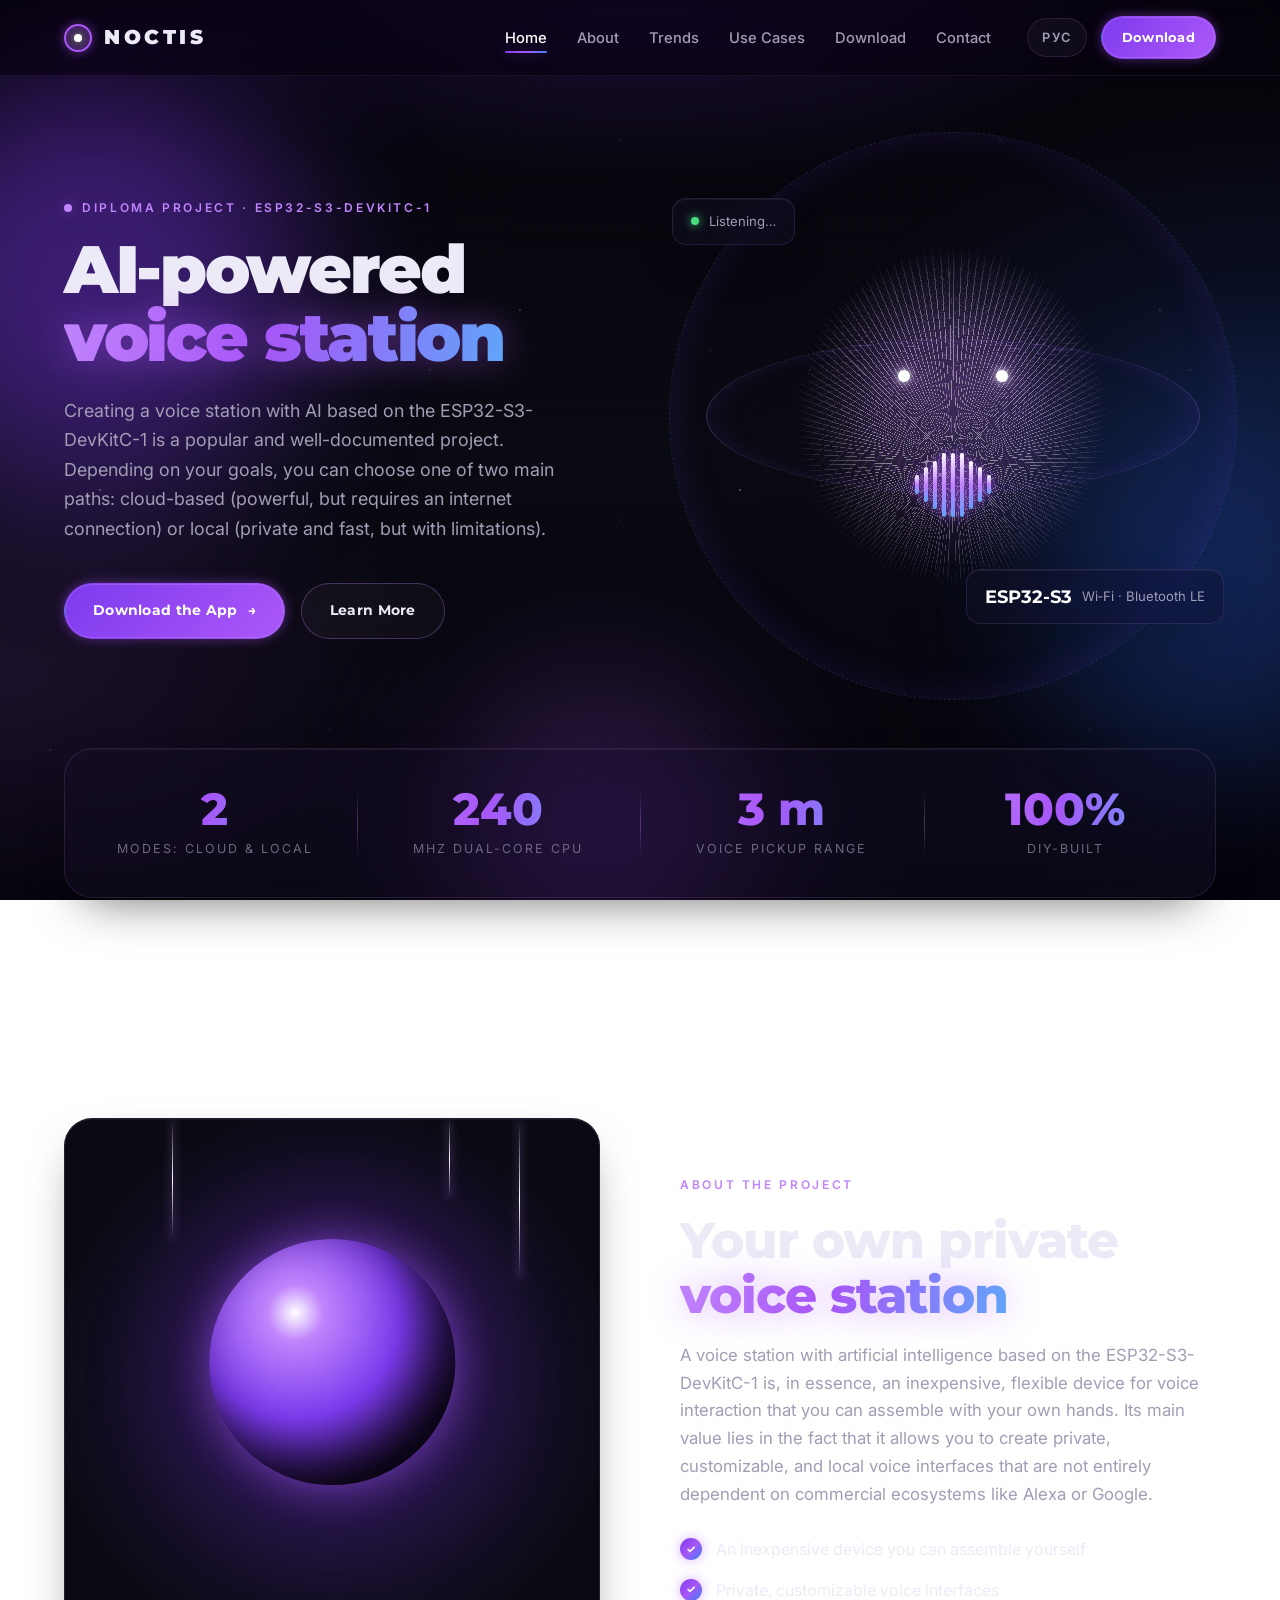
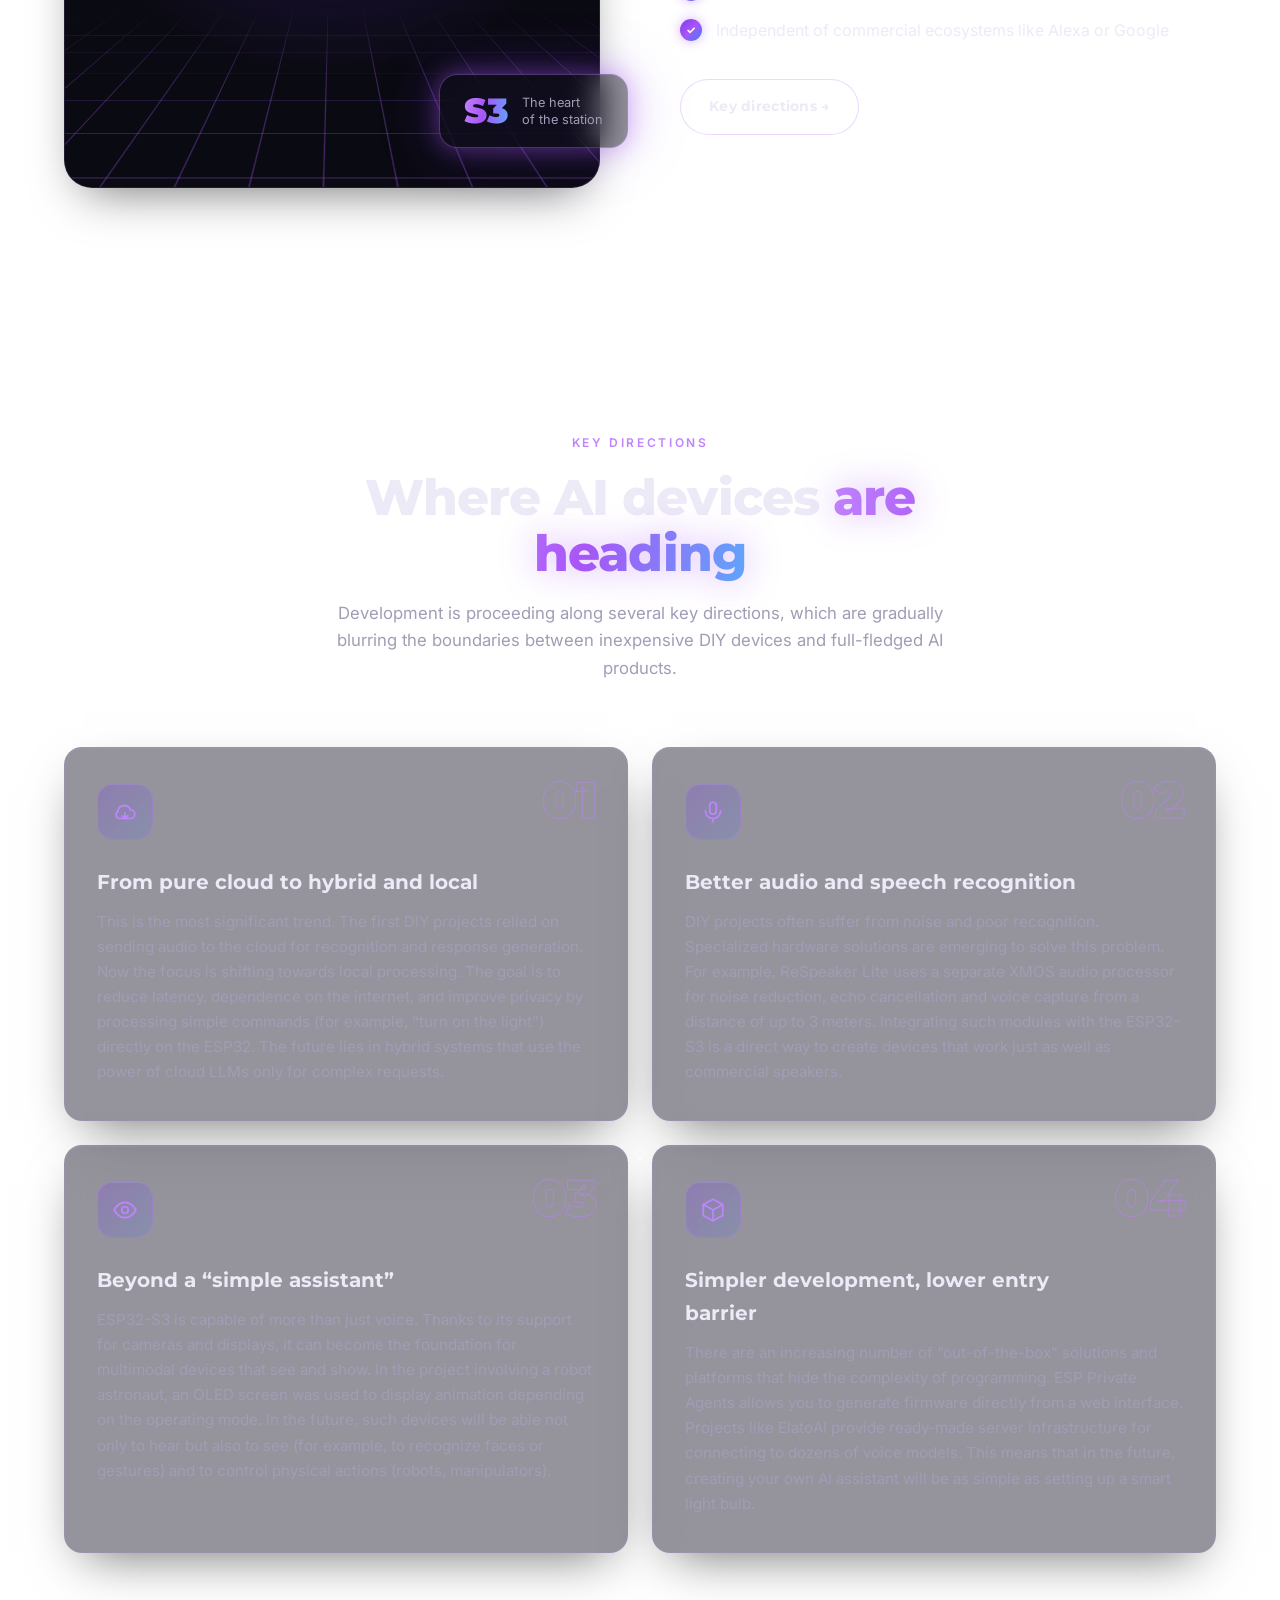
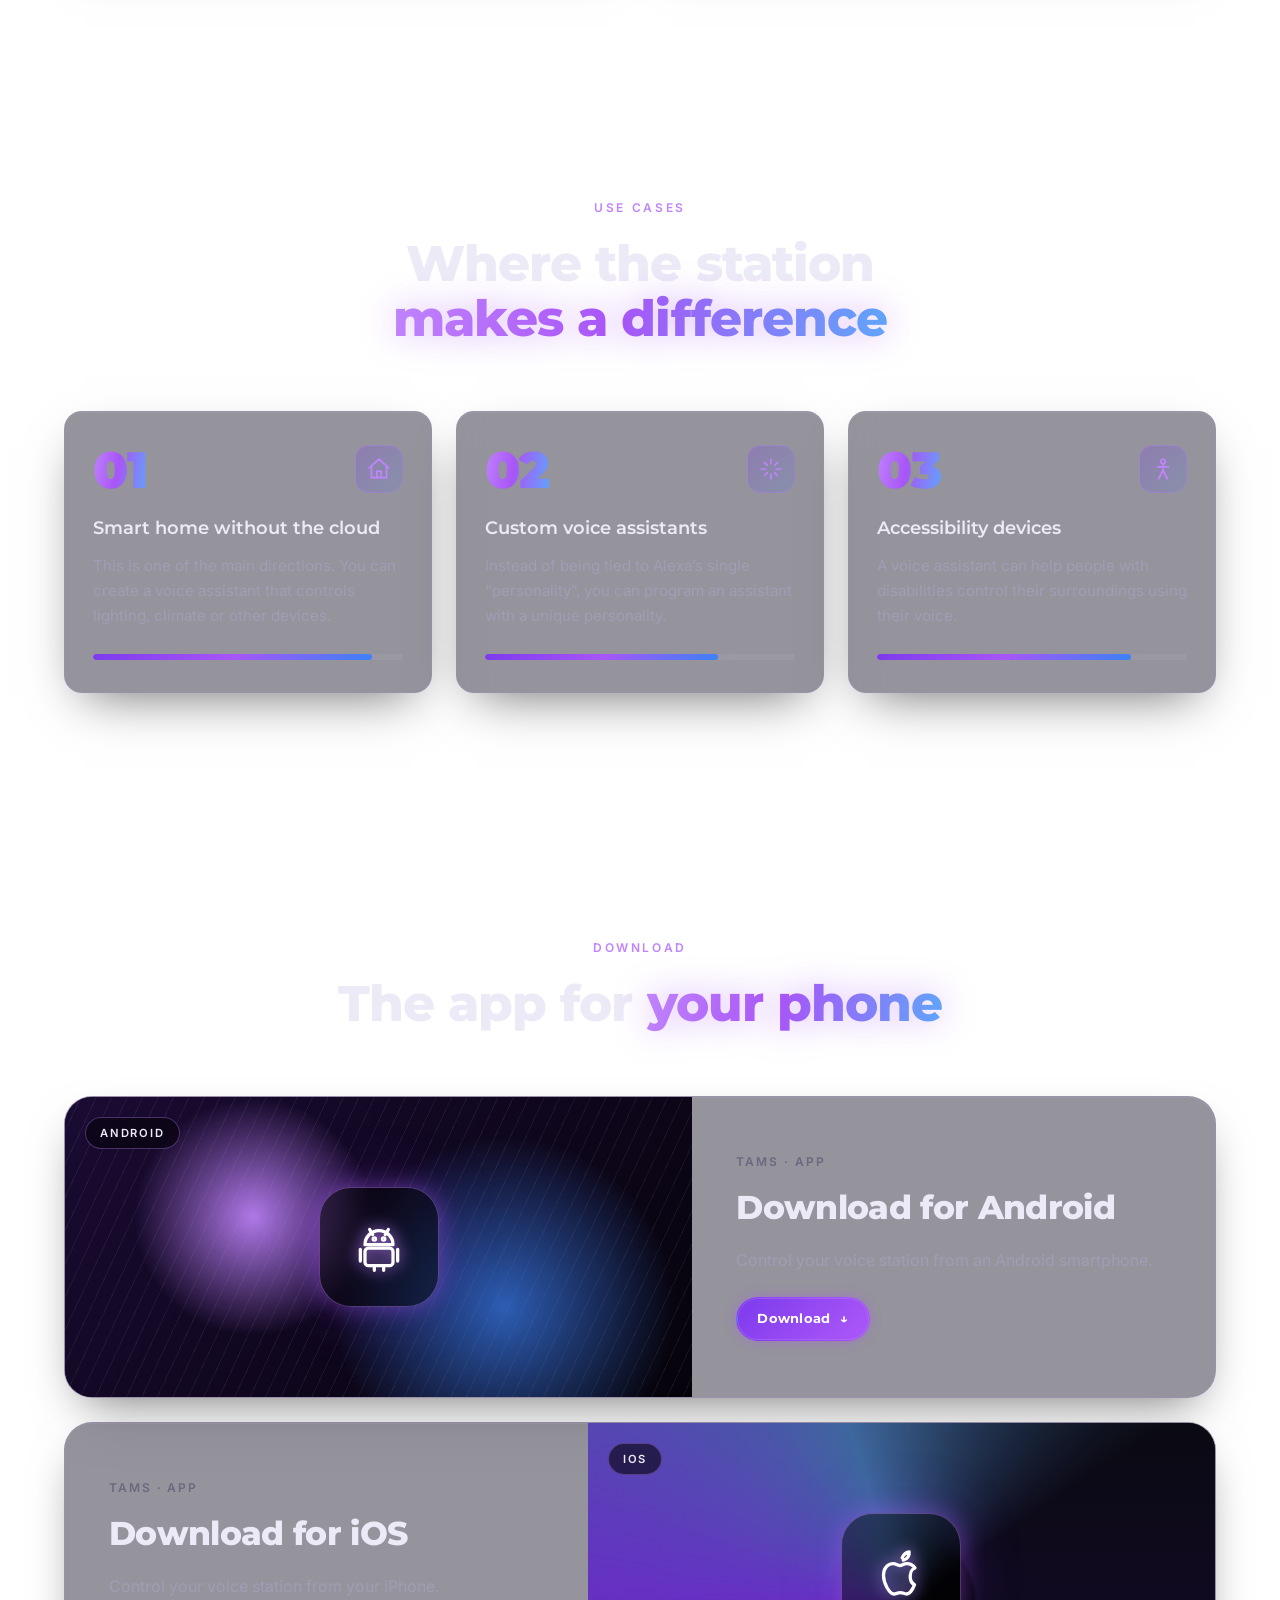
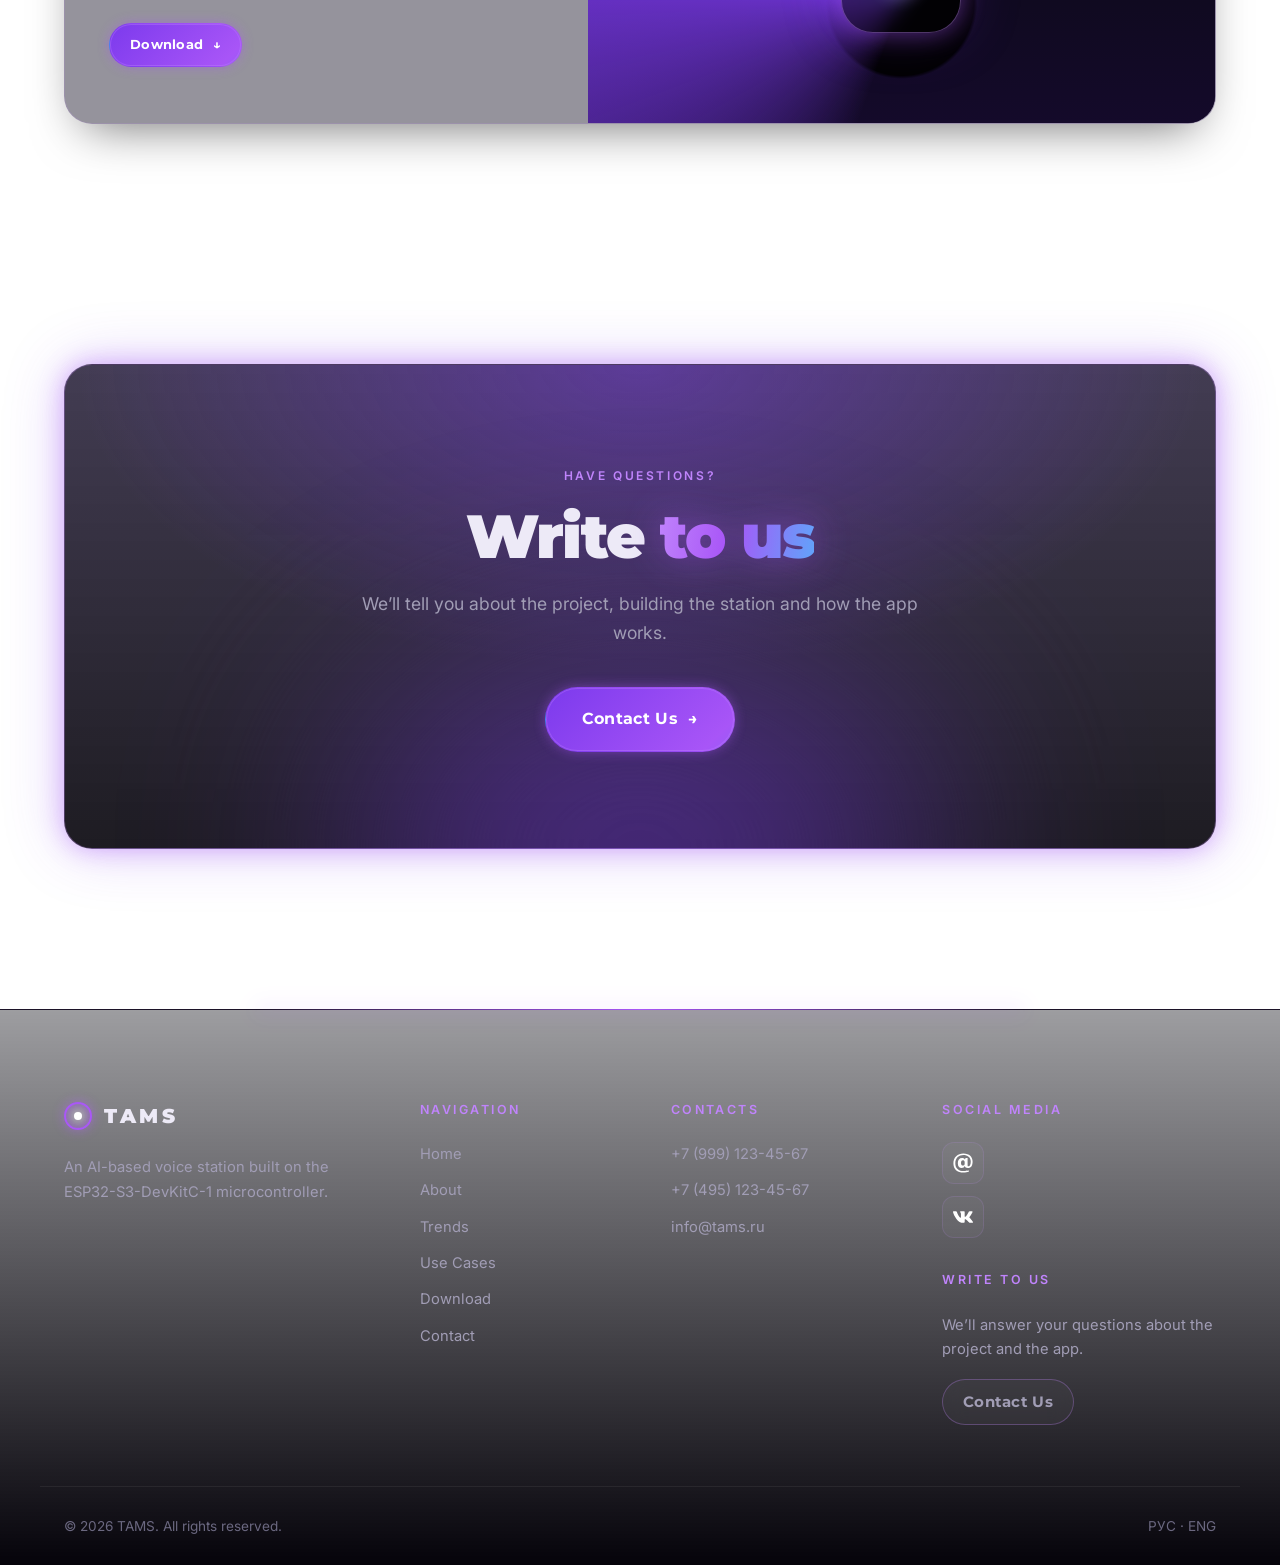
==== commit ce7a8d98: "ver 08.10.261" ====
--- a/en.html
+++ b/en.html
@@ -3,7 +3,7 @@
 <head>
   <meta charset="UTF-8">
   <meta name="viewport" content="width=device-width, initial-scale=1.0">
-  <title>TAMS — AI Voice Station based on ESP32-S3-DevKitC-1</title>
+  <title>NOCTIS — AI Voice Station based on ESP32-S3-DevKitC-1</title>
   <meta name="description" content="An AI-based voice station built on the ESP32-S3-DevKitC-1 microcontroller: cloud and local modes, trends, use cases and app download.">
   <link rel="preconnect" href="https://fonts.googleapis.com">
   <link rel="preconnect" href="https://fonts.gstatic.com" crossorigin>
@@ -25,9 +25,9 @@
   <!-- ========== HEADER ========== -->
   <header class="header">
     <div class="container header__inner">
-      <a href="#home" class="logo" aria-label="TAMS">
+      <a href="#home" class="logo" aria-label="NOCTIS">
         <span class="logo__mark" aria-hidden="true"></span>
-        TAMS
+        NOCTIS
       </a>
 
       <!-- CSS-only mobile menu toggle (replaces the original JS burger) -->
